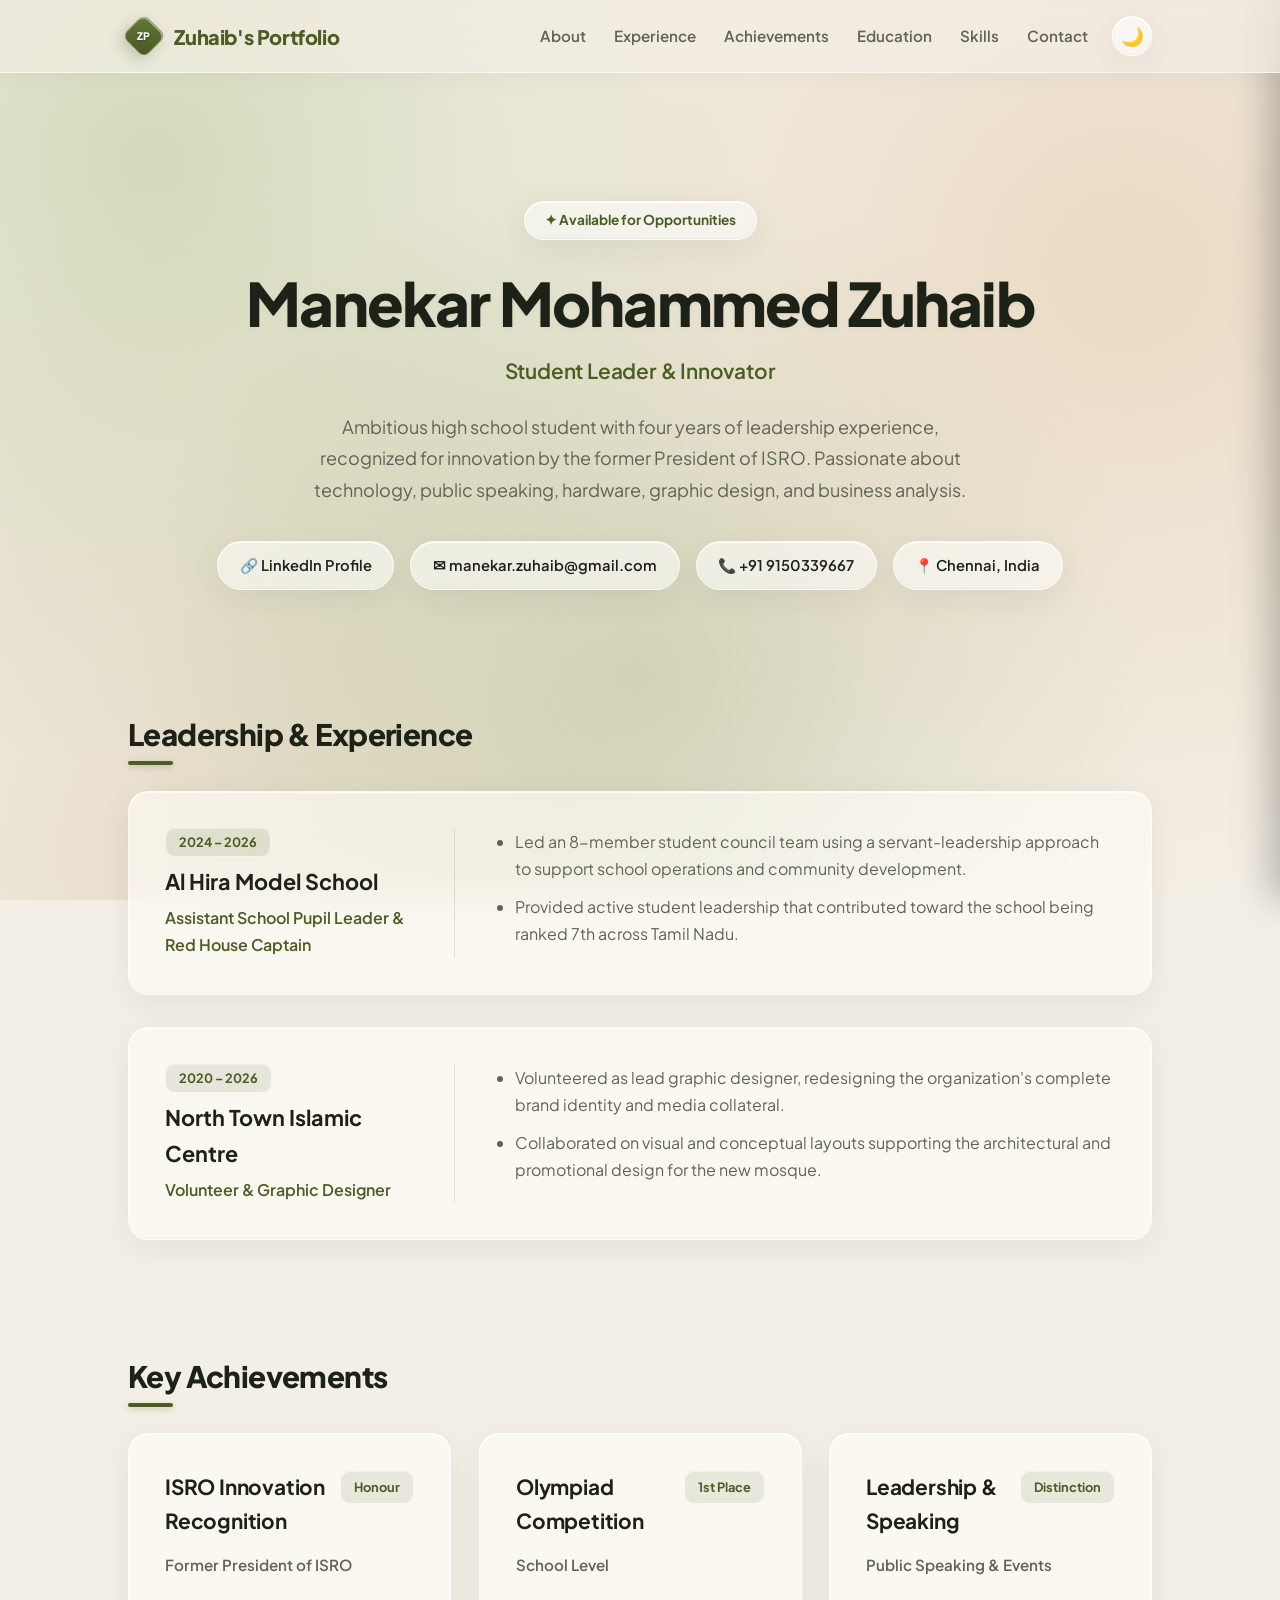
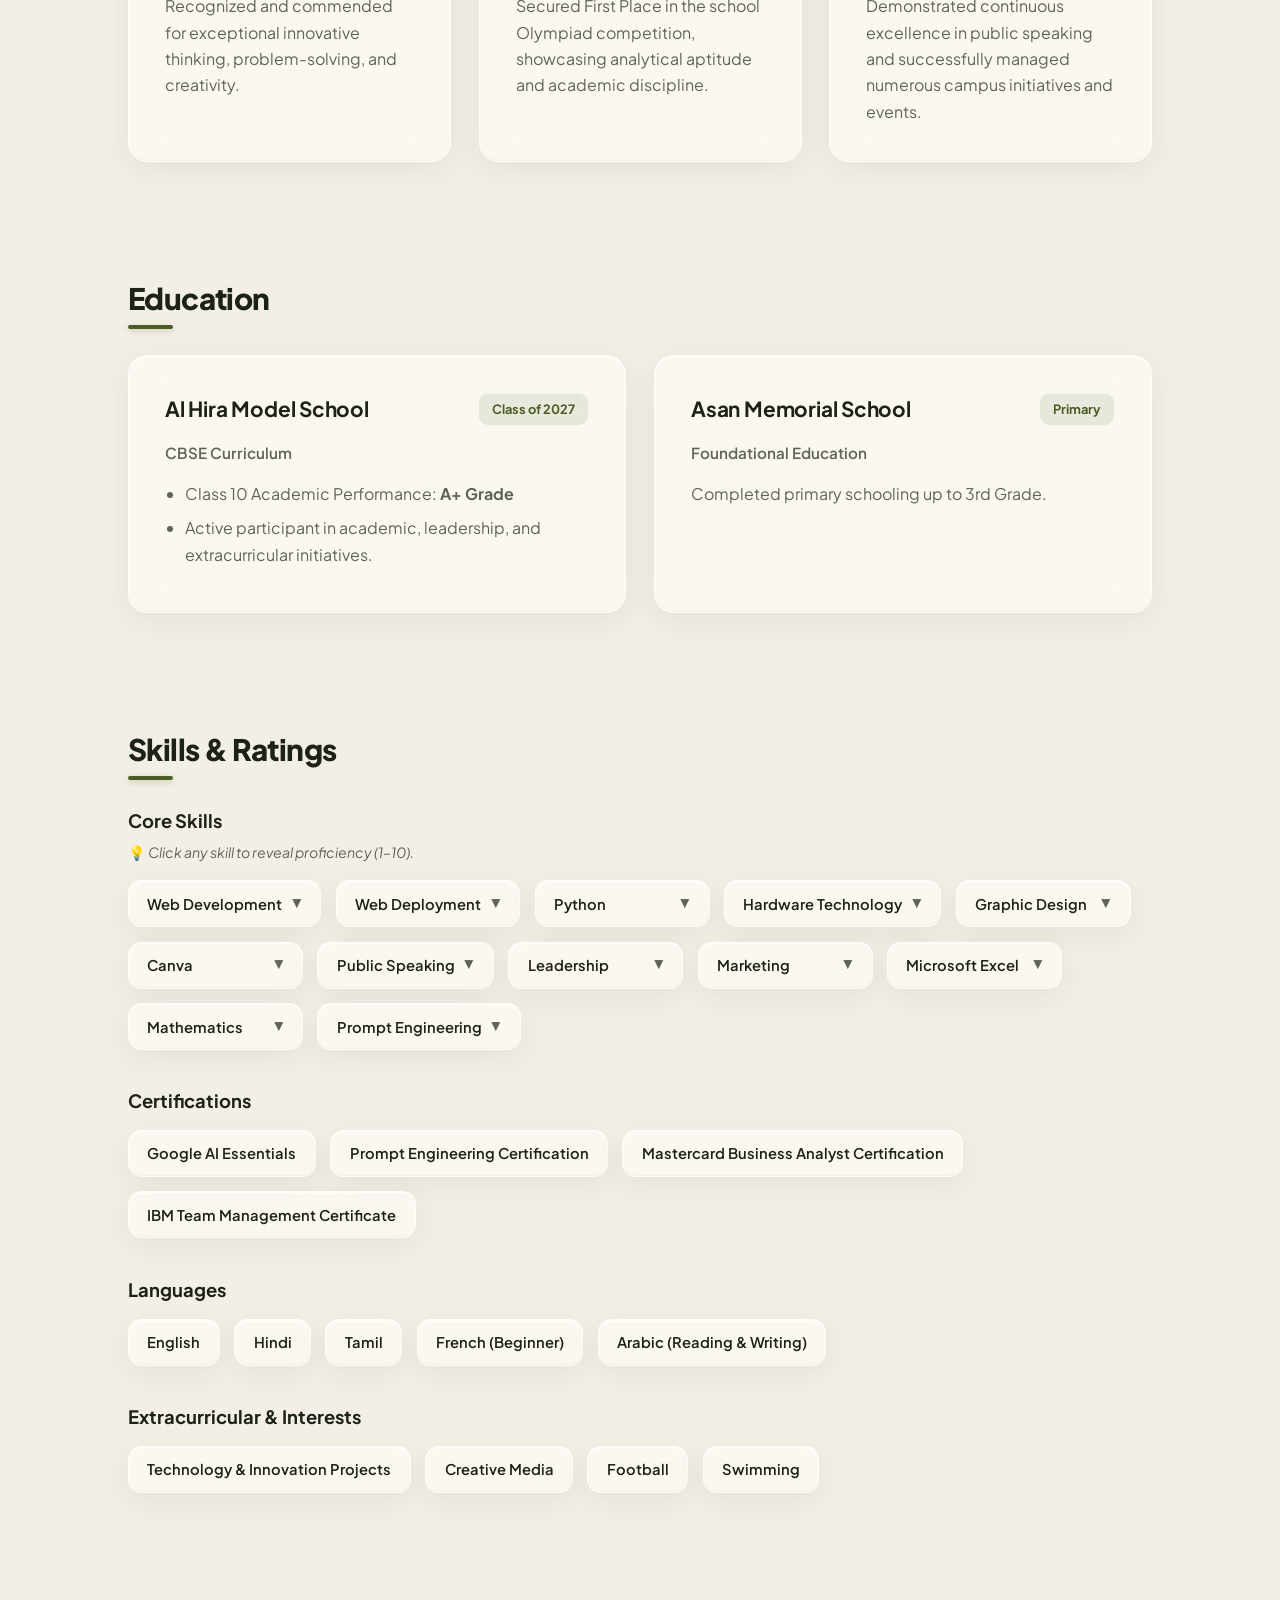
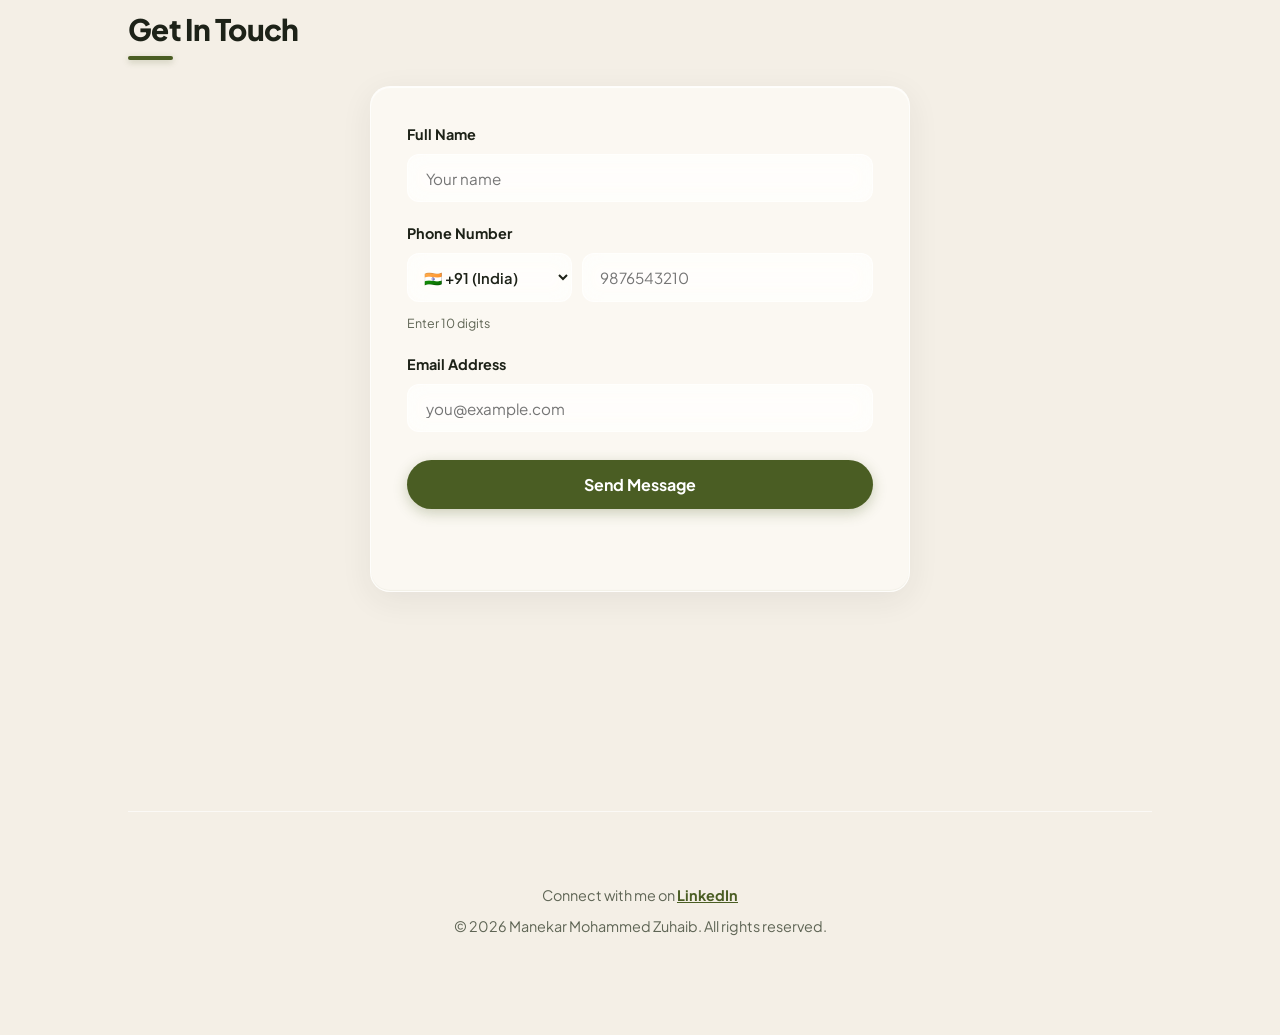
==== index.html @ 8c107b2f "Add resume download button below contact section" ====
<!DOCTYPE html>
<html lang="en" data-theme="light">
<head>
  <!-- Favicon -->
  <link rel="icon" type="image/svg+xml" href="favicon.svg" />
  <meta charset="UTF-8" />
  <meta name="viewport" content="width=device-width, initial-scale=1.0" />
  <title>Zuhaib's Portfolio</title>
  
  <!-- Critical Anti-Flicker Script for Theme Persistence -->
  <script>
    (function() {
      const savedTheme = localStorage.getItem('theme');
      const prefersDark = window.matchMedia('(prefers-color-scheme: dark)').matches;
      if (savedTheme === 'dark' || (!savedTheme && prefersDark)) {
        document.documentElement.setAttribute('data-theme', 'dark');
      } else {
        document.documentElement.setAttribute('data-theme', 'light');
      }
    })();
  </script>

  <!-- SEO Meta Tags -->
  <meta name="title" content="Manekar Mohammed Zuhaib | Portfolio & Student Leader" />
  <meta name="description" content="Official portfolio of Manekar Mohammed Zuhaib — Student Leader, Innovator, and aspiring technologist recognized by the former President of ISRO." />
  <meta name="keywords" content="Manekar Mohammed Zuhaib, Manekar Zuhaib, Zuhaib portfolio, Manekar Mohammed Zuhaib portfolio, Al Hira Model School" />
  <meta name="author" content="Manekar Mohammed Zuhaib" />
  <meta name="robots" content="index, follow" />

  <!-- Open Graph Meta Tags -->
  <meta property="og:type" content="website" />
  <meta property="og:title" content="Manekar Mohammed Zuhaib | Portfolio" />
  <meta property="og:description" content="Official portfolio of Manekar Mohammed Zuhaib — Student Leader and Innovator based in Chennai." />

  <!-- Stylesheet -->
  <link rel="stylesheet" href="style.css" />
</head>
<body>

  <!-- Navigation Bar -->
  <nav>
    <div class="nav-container">
      <a href="#" class="nav-logo">
        <span class="logo-diamond">
          <span class="diamond-text">ZP</span>
        </span>
        <span>Zuhaib's Portfolio</span>
      </a>

      <div class="nav-right">
        <!-- Desktop Nav Links -->
        <ul class="nav-links">
          <li><a href="#about">About</a></li>
          <li><a href="#experience">Experience</a></li>
          <li><a href="#achievements">Achievements</a></li>
          <li><a href="#education">Education</a></li>
          <li><a href="#skills">Skills</a></li>
          <li><a href="#contact">Contact</a></li>
        </ul>

        <!-- Dark / Light Theme Toggle -->
        <button id="themeToggle" class="theme-toggle-btn" aria-label="Toggle dark/light theme" title="Toggle theme">
          <span id="themeIcon">🌙</span>
        </button>

        <!-- Mobile Hamburger Button -->
        <button id="hamburgerBtn" class="hamburger-btn" aria-label="Open menu" aria-expanded="false">
          <span class="hamburger-line"></span>
          <span class="hamburger-line"></span>
          <span class="hamburger-line"></span>
        </button>
      </div>
    </div>
  </nav>

  <!-- Mobile Drawer Overlay -->
  <div id="mobileNavOverlay" class="mobile-nav-overlay"></div>

  <!-- Mobile Slide-Out Glass Drawer -->
  <aside id="mobileNavDrawer" class="mobile-nav-drawer" aria-label="Mobile Navigation">
    <a href="#about" class="mobile-nav-link">About</a>
    <a href="#experience" class="mobile-nav-link">Experience</a>
    <a href="#achievements" class="mobile-nav-link">Achievements</a>
    <a href="#education" class="mobile-nav-link">Education</a>
    <a href="#skills" class="mobile-nav-link">Skills</a>
    <a href="#contact" class="mobile-nav-link">Contact</a>
  </aside>

  <div class="container">
    <!-- Hero Section -->
    <header class="hero fade-in" id="about">
      <div class="hero-badge">✦ Available for Opportunities</div>
      <h1>Manekar Mohammed Zuhaib</h1>
      <p class="subtitle">Student Leader & Innovator</p>
      <p>
        Ambitious high school student with four years of leadership experience,
        recognized for innovation by the former President of ISRO. Passionate about
        technology, public speaking, hardware, graphic design, and business analysis.
      </p>
      <div class="contact-info">
        <a href="https://www.linkedin.com/in/zuhaibmd" target="_blank" rel="noopener noreferrer">
          🔗 LinkedIn Profile
        </a>
        <a href="mailto:manekar.zuhaib@gmail.com">✉ manekar.zuhaib@gmail.com</a>
        <a href="tel:+919150339667">📞 +91 9150339667</a>
        <span>📍 Chennai, India</span>
      </div>
    </header>

    <!-- Experience Section -->
    <section id="experience">
      <div class="section-header fade-in">
        <h2 class="section-title">Leadership & Experience</h2>
      </div>
      <div class="experience-list">
        <div class="experience-card fade-in">
          <div class="experience-grid">
            <div class="experience-col-meta">
              <span class="badge">2024 – 2026</span>
              <h3>Al Hira Model School</h3>
              <p class="role-title">Assistant School Pupil Leader & Red House Captain</p>
            </div>
            <div class="experience-col-content">
              <ul>
                <li>Led an 8-member student council team using a servant-leadership approach to support school operations and community development.</li>
                <li>Provided active student leadership that contributed toward the school being ranked 7th across Tamil Nadu.</li>
              </ul>
            </div>
          </div>
        </div>

        <div class="experience-card fade-in">
          <div class="experience-grid">
            <div class="experience-col-meta">
              <span class="badge">2020 – 2026</span>
              <h3>North Town Islamic Centre</h3>
              <p class="role-title">Volunteer & Graphic Designer</p>
            </div>
            <div class="experience-col-content">
              <ul>
                <li>Volunteered as lead graphic designer, redesigning the organization's complete brand identity and media collateral.</li>
                <li>Collaborated on visual and conceptual layouts supporting the architectural and promotional design for the new mosque.</li>
              </ul>
            </div>
          </div>
        </div>
      </div>
    </section>

    <!-- Achievements Section -->
    <section id="achievements">
      <div class="section-header fade-in">
        <h2 class="section-title">Key Achievements</h2>
      </div>
      <div class="grid">
        <div class="card fade-in">
          <div class="card-header">
            <h3>ISRO Innovation Recognition</h3>
            <span class="badge">Honour</span>
          </div>
          <p class="meta">Former President of ISRO</p>
          <p style="color: var(--text-muted);">
            Recognized and commended for exceptional innovative thinking, problem-solving, and creativity.
          </p>
        </div>

        <div class="card fade-in">
          <div class="card-header">
            <h3>Olympiad Competition</h3>
            <span class="badge">1st Place</span>
          </div>
          <p class="meta">School Level</p>
          <p style="color: var(--text-muted);">
            Secured First Place in the school Olympiad competition, showcasing analytical aptitude and academic discipline.
          </p>
        </div>

        <div class="card fade-in">
          <div class="card-header">
            <h3>Leadership & Speaking</h3>
            <span class="badge">Distinction</span>
          </div>
          <p class="meta">Public Speaking & Events</p>
          <p style="color: var(--text-muted);">
            Demonstrated continuous excellence in public speaking and successfully managed numerous campus initiatives and events.
          </p>
        </div>
      </div>
    </section>

    <!-- Education Section -->
    <section id="education">
      <div class="section-header fade-in">
        <h2 class="section-title">Education</h2>
      </div>
      <div class="grid">
        <div class="card fade-in">
          <div class="card-header">
            <h3>Al Hira Model School</h3>
            <span class="badge">Class of 2027</span>
          </div>
          <p class="meta">CBSE Curriculum</p>
          <ul>
            <li>Class 10 Academic Performance: <strong>A+ Grade</strong></li>
            <li>Active participant in academic, leadership, and extracurricular initiatives.</li>
          </ul>
        </div>

        <div class="card fade-in">
          <div class="card-header">
            <h3>Asan Memorial School</h3>
            <span class="badge">Primary</span>
          </div>
          <p class="meta">Foundational Education</p>
          <p style="color: var(--text-muted);">Completed primary schooling up to 3rd Grade.</p>
        </div>
      </div>
    </section>

    <!-- Skills & Ratings Section -->
    <section id="skills">
      <div class="section-header fade-in">
        <h2 class="section-title">Skills & Ratings</h2>
      </div>
      <div style="display: flex; flex-direction: column; gap: 2.25rem;">
        <div class="fade-in">
          <h3 style="font-size: 1.15rem; margin-bottom: 0.3rem;">Core Skills</h3>
          <p style="font-size: 0.88rem; color: var(--text-muted); margin-bottom: 1rem;">
            💡 <em>Click any skill to reveal proficiency (1–10).</em>
          </p>
          <div class="tags">
            <div class="tag interactive-skill" data-score="4">
              <div class="skill-label">
                <span>Web Development</span>
                <span class="hint-icon">▼</span>
              </div>
              <div class="rating-details">
                <div class="rating-header">
                  <span>Proficiency</span>
                  <span class="score-text">4 / 10</span>
                </div>
                <div class="rating-bar-bg">
                  <div class="rating-bar-fill"></div>
                </div>
              </div>
            </div>

            <div class="tag interactive-skill" data-score="6">
              <div class="skill-label">
                <span>Web Deployment</span>
                <span class="hint-icon">▼</span>
              </div>
              <div class="rating-details">
                <div class="rating-header">
                  <span>Proficiency</span>
                  <span class="score-text">6 / 10</span>
                </div>
                <div class="rating-bar-bg">
                  <div class="rating-bar-fill"></div>
                </div>
              </div>
            </div>

            <div class="tag interactive-skill" data-score="4">
              <div class="skill-label">
                <span>Python</span>
                <span class="hint-icon">▼</span>
              </div>
              <div class="rating-details">
                <div class="rating-header">
                  <span>Proficiency</span>
                  <span class="score-text">4 / 10</span>
                </div>
                <div class="rating-bar-bg">
                  <div class="rating-bar-fill"></div>
                </div>
              </div>
            </div>

            <div class="tag interactive-skill" data-score="8">
              <div class="skill-label">
                <span>Hardware Technology</span>
                <span class="hint-icon">▼</span>
              </div>
              <div class="rating-details">
                <div class="rating-header">
                  <span>Proficiency</span>
                  <span class="score-text">8 / 10</span>
                </div>
                <div class="rating-bar-bg">
                  <div class="rating-bar-fill"></div>
                </div>
              </div>
            </div>

            <div class="tag interactive-skill" data-score="6">
              <div class="skill-label">
                <span>Graphic Design</span>
                <span class="hint-icon">▼</span>
              </div>
              <div class="rating-details">
                <div class="rating-header">
                  <span>Proficiency</span>
                  <span class="score-text">6 / 10</span>
                </div>
                <div class="rating-bar-bg">
                  <div class="rating-bar-fill"></div>
                </div>
              </div>
            </div>

            <div class="tag interactive-skill" data-score="6">
              <div class="skill-label">
                <span>Canva</span>
                <span class="hint-icon">▼</span>
              </div>
              <div class="rating-details">
                <div class="rating-header">
                  <span>Proficiency</span>
                  <span class="score-text">6 / 10</span>
                </div>
                <div class="rating-bar-bg">
                  <div class="rating-bar-fill"></div>
                </div>
              </div>
            </div>

            <div class="tag interactive-skill" data-score="7">
              <div class="skill-label">
                <span>Public Speaking</span>
                <span class="hint-icon">▼</span>
              </div>
              <div class="rating-details">
                <div class="rating-header">
                  <span>Proficiency</span>
                  <span class="score-text">7 / 10</span>
                </div>
                <div class="rating-bar-bg">
                  <div class="rating-bar-fill"></div>
                </div>
              </div>
            </div>

            <div class="tag interactive-skill" data-score="8">
              <div class="skill-label">
                <span>Leadership</span>
                <span class="hint-icon">▼</span>
              </div>
              <div class="rating-details">
                <div class="rating-header">
                  <span>Proficiency</span>
                  <span class="score-text">8 / 10</span>
                </div>
                <div class="rating-bar-bg">
                  <div class="rating-bar-fill"></div>
                </div>
              </div>
            </div>

            <div class="tag interactive-skill" data-score="7">
              <div class="skill-label">
                <span>Marketing</span>
                <span class="hint-icon">▼</span>
              </div>
              <div class="rating-details">
                <div class="rating-header">
                  <span>Proficiency</span>
                  <span class="score-text">7 / 10</span>
                </div>
                <div class="rating-bar-bg">
                  <div class="rating-bar-fill"></div>
                </div>
              </div>
            </div>

            <div class="tag interactive-skill" data-score="5">
              <div class="skill-label">
                <span>Microsoft Excel</span>
                <span class="hint-icon">▼</span>
              </div>
              <div class="rating-details">
                <div class="rating-header">
                  <span>Proficiency</span>
                  <span class="score-text">5 / 10</span>
                </div>
                <div class="rating-bar-bg">
                  <div class="rating-bar-fill"></div>
                </div>
              </div>
            </div>

            <div class="tag interactive-skill" data-score="6">
              <div class="skill-label">
                <span>Mathematics</span>
                <span class="hint-icon">▼</span>
              </div>
              <div class="rating-details">
                <div class="rating-header">
                  <span>Proficiency</span>
                  <span class="score-text">6 / 10</span>
                </div>
                <div class="rating-bar-bg">
                  <div class="rating-bar-fill"></div>
                </div>
              </div>
            </div>

            <div class="tag interactive-skill" data-score="8">
              <div class="skill-label">
                <span>Prompt Engineering</span>
                <span class="hint-icon">▼</span>
              </div>
              <div class="rating-details">
                <div class="rating-header">
                  <span>Proficiency</span>
                  <span class="score-text">8 / 10</span>
                </div>
                <div class="rating-bar-bg">
                  <div class="rating-bar-fill"></div>
                </div>
              </div>
            </div>
          </div>
        </div>

        <div class="fade-in">
          <h3 style="font-size: 1.15rem; margin-bottom: 0.85rem;">Certifications</h3>
          <div class="tags">
            <span class="tag">Google AI Essentials</span>
            <span class="tag">Prompt Engineering Certification</span>
            <span class="tag">Mastercard Business Analyst Certification</span>
            <span class="tag">IBM Team Management Certificate</span>
          </div>
        </div>

        <div class="fade-in">
          <h3 style="font-size: 1.15rem; margin-bottom: 0.85rem;">Languages</h3>
          <div class="tags">
            <span class="tag">English</span>
            <span class="tag">Hindi</span>
            <span class="tag">Tamil</span>
            <span class="tag">French (Beginner)</span>
            <span class="tag">Arabic (Reading &amp; Writing)</span>
          </div>
        </div>

        <div class="fade-in">
          <h3 style="font-size: 1.15rem; margin-bottom: 0.85rem;">Extracurricular & Interests</h3>
          <div class="tags">
            <span class="tag">Technology & Innovation Projects</span>
            <span class="tag">Creative Media</span>
            <span class="tag">Football</span>
            <span class="tag">Swimming</span>
          </div>
        </div>
      </div>
    </section>

   <!-- Contact Me Section -->
    <section id="contact">
      <div class="section-header fade-in">
        <h2 class="section-title">Get In Touch</h2>
      </div>
      <div class="contact-container fade-in">
        <div class="card contact-card">
          <form id="contactForm" class="contact-form">
            <div class="form-group">
              <label for="name">Full Name</label>
              <input type="text" id="name" name="name" placeholder="Your name" required />
            </div>

            <div class="form-group">
              <label for="phone">Phone Number</label>
              <div class="phone-input-group">
                <select id="countryCode" name="countryCode" class="country-select" aria-label="Country Code">
                  <option value="+91" data-max="10" selected>🇮🇳 +91 (India)</option>
                  <option value="+1" data-max="10">🇺🇸 +1 (US/Canada)</option>
                  <option value="+44" data-max="10">🇬🇧 +44 (UK)</option>
                  <option value="+971" data-max="9">🇦🇪 +971 (UAE)</option>
                  <option value="+966" data-max="9">🇸🇦 +966 (Saudi Arabia)</option>
                  <option value="+65" data-max="8">🇸🇬 +65 (Singapore)</option>
                  <option value="+61" data-max="9">🇦🇺 +61 (Australia)</option>
                  <option value="+49" data-max="11">🇩🇪 +49 (Germany)</option>
                  <option value="+33" data-max="9">🇫🇷 +33 (France)</option>
                  <option value="+81" data-max="10">🇯🇵 +81 (Japan)</option>
                </select>
                <input 
                  type="tel" 
                  id="phone" 
                  name="phone" 
                  placeholder="9876543210" 
                  maxlength="10" 
                  inputmode="numeric"
                  required 
                />
              </div>
              <span id="phoneHint" class="input-hint">Enter 10 digits</span>
            </div>

            <div class="form-group">
              <label for="email">Email Address</label>
              <input type="email" id="email" name="email" placeholder="you@example.com" required />
            </div>

            <button type="submit" id="submitBtn" class="submit-btn">Send Message</button>
            <p id="formStatus" class="form-status"></p>
          </form>
        </div>
      </div>
    </section>
    <!-- Resume Download Section -->
    <div class="resume-download-wrapper fade-in">
      <a 
        href="zuhaib_resume.pdf" 
        download="zuhaib_resume.pdf" 
        class="btn resume-btn"
      >
        <span class="btn-icon">📄</span>
        <span>Download My Resume</span>
      </a>
    </div>

    <!-- Footer -->
    <footer>
      <p style="margin-bottom: 0.5rem;">
        Connect with me on 
        <a href="https://www.linkedin.com/in/zuhaibmd" target="_blank" rel="noopener noreferrer" style="color: var(--primary); font-weight: 700; text-decoration: underline;">
          LinkedIn
        </a>
      </p>
      <p>&copy; 2026 Manekar Mohammed Zuhaib. All rights reserved.</p>
    </footer>
  </div>

 <!-- Optimized JavaScript Execution -->
  <script>
    document.addEventListener('DOMContentLoaded', () => {
      // 1. Theme Toggle Logic
      const themeToggle = document.getElementById('themeToggle');
      const themeIcon = document.getElementById('themeIcon');
      const htmlEl = document.documentElement;

      function updateThemeIcon(theme) {
        themeIcon.textContent = theme === 'dark' ? '☀️' : '🌙';
      }

      updateThemeIcon(htmlEl.getAttribute('data-theme'));

      themeToggle.addEventListener('click', () => {
        const currentTheme = htmlEl.getAttribute('data-theme');
        const nextTheme = currentTheme === 'dark' ? 'light' : 'dark';
        htmlEl.setAttribute('data-theme', nextTheme);
        localStorage.setItem('theme', nextTheme);
        updateThemeIcon(nextTheme);
      });

      // 2. Mobile Hamburger Menu & Slide Drawer Logic
      const hamburgerBtn = document.getElementById('hamburgerBtn');
      const mobileNavDrawer = document.getElementById('mobileNavDrawer');
      const mobileNavOverlay = document.getElementById('mobileNavOverlay');
      const mobileNavLinks = document.querySelectorAll('.mobile-nav-link');

      function toggleMobileMenu(isOpen) {
        hamburgerBtn.classList.toggle('is-active', isOpen);
        mobileNavDrawer.classList.toggle('is-active', isOpen);
        mobileNavOverlay.classList.toggle('is-active', isOpen);
        hamburgerBtn.setAttribute('aria-expanded', isOpen);
        document.body.style.overflow = isOpen ? 'hidden' : '';
      }

      hamburgerBtn.addEventListener('click', () => {
        const isOpening = !mobileNavDrawer.classList.contains('is-active');
        toggleMobileMenu(isOpening);
      });

      mobileNavOverlay.addEventListener('click', () => toggleMobileMenu(false));

      mobileNavLinks.forEach(link => {
        link.addEventListener('click', () => toggleMobileMenu(false));
      });

      window.addEventListener('keydown', (e) => {
        if (e.key === 'Escape' && mobileNavDrawer.classList.contains('is-active')) {
          toggleMobileMenu(false);
        }
      });

      // 3. Scroll Reveal via Intersection Observer
      const revealObserver = new IntersectionObserver((entries, observer) => {
        entries.forEach(entry => {
          if (entry.isIntersecting) {
            entry.target.classList.add('is-visible');
            observer.unobserve(entry.target);
          }
        });
      }, { threshold: 0.12 });

      document.querySelectorAll('.fade-in').forEach(el => revealObserver.observe(el));

      // 4. Interactive Skill Tag & Progress Bar Animation
      document.querySelectorAll('.interactive-skill').forEach(card => {
        card.addEventListener('click', () => {
          const isActive = card.classList.contains('active');
          const fillBar = card.querySelector('.rating-bar-fill');
          const score = card.getAttribute('data-score');
          const percentage = (score / 10) * 100;

          if (isActive) {
            card.classList.remove('active');
            fillBar.style.width = '0%';
          } else {
            card.classList.add('active');
            requestAnimationFrame(() => {
              setTimeout(() => {
                fillBar.style.width = percentage + '%';
              }, 60);
            });
          }
        });
      });

      // 5. Cloud Contact Form Handler with Country Code Limiting
      const contactForm = document.getElementById('contactForm');
      const countryCodeSelect = document.getElementById('countryCode');
      const phoneInput = document.getElementById('phone');
      const phoneHint = document.getElementById('phoneHint');
      const submitBtn = document.getElementById('submitBtn');
      const formStatus = document.getElementById('formStatus');

      // Adjust max length dynamically when country changes
      function updatePhoneConstraint() {
        const selectedOption = countryCodeSelect.options[countryCodeSelect.selectedIndex];
        const maxLen = selectedOption.getAttribute('data-max') || '10';
        phoneInput.maxLength = maxLen;
        phoneHint.textContent = `Enter ${maxLen} digits`;
        if (phoneInput.value.length > parseInt(maxLen)) {
          phoneInput.value = phoneInput.value.slice(0, parseInt(maxLen));
        }
      }

      if (countryCodeSelect && phoneInput) {
        countryCodeSelect.addEventListener('change', updatePhoneConstraint);

        // Disallow non-numeric typing
        phoneInput.addEventListener('input', () => {
          phoneInput.value = phoneInput.value.replace(/\D/g, '');
        });
      }

      if (contactForm) {
        contactForm.addEventListener('submit', async (e) => {
          e.preventDefault();

          const name = document.getElementById('name').value.trim();
          const rawPhone = phoneInput.value.trim();
          const selectedCode = countryCodeSelect.value;
          const email = document.getElementById('email').value.trim();
          const requiredLen = parseInt(phoneInput.maxLength);

          // Front-end length validation
          if (rawPhone.length !== requiredLen) {
            formStatus.style.color = '#e53e3e';
            formStatus.textContent = `Please enter exactly ${requiredLen} digits for ${selectedCode}.`;
            return;
          }

          // Combined phone format (e.g. +91 9876543210)
          const fullPhone = `${selectedCode} ${rawPhone}`;

          submitBtn.disabled = true;
          submitBtn.textContent = 'Sending...';
          formStatus.textContent = '';

          try {
            const response = await fetch('https://portfolio-backend-zuhaib.onrender.com/api/contact', {
              method: 'POST',
              headers: { 'Content-Type': 'application/json' },
              body: JSON.stringify({ name, phone: fullPhone, email })
            });

            const result = await response.json();

            if (response.ok) {
              formStatus.style.color = 'var(--primary)';
              formStatus.textContent = result.message || 'Thank you! Your message has been sent.';
              contactForm.reset();
              updatePhoneConstraint();
            } else {
              formStatus.style.color = '#e53e3e';
              formStatus.textContent = result.message || 'Error sending message.';
            }
          } catch (err) {
            formStatus.style.color = '#e53e3e';
            formStatus.textContent = 'Could not connect to the backend server.';
          } finally {
            submitBtn.disabled = false;
            submitBtn.textContent = 'Send Message';
          }
        });
      }
    });
  </script>
  
</body>
</html>
---- style.css ----
@import url('https://fonts.googleapis.com/css2?family=Plus+Jakarta+Sans:wght@400;500;600;700;800&display=swap');

:root {
  /* Warm Beige & Olive Light Theme */
  --bg: #f4efe6;
  --primary: #4a5d23;
  --primary-hover: #374619;
  --primary-light: rgba(74, 93, 35, 0.12);
  --primary-glow: rgba(74, 93, 35, 0.28);
  
  --text: #1d2218;
  --text-muted: #5f6555;
  
  /* Glass Surface Tokens */
  --glass-surface: rgba(255, 253, 248, 0.62);
  --glass-surface-hover: rgba(255, 253, 248, 0.82);
  --glass-button: rgba(255, 255, 255, 0.55);
  --glass-button-hover: rgba(255, 255, 255, 0.85);
  
  /* Glass Borders */
  --glass-border: rgba(255, 255, 255, 0.65);
  --glass-border-subtle: rgba(74, 93, 35, 0.14);
  --glass-border-hover: rgba(74, 93, 35, 0.35);

  /* Glass Depth Shadows */
  --glass-shadow: 
    0 8px 32px 0 rgba(40, 44, 36, 0.07),
    inset 0 1px 1px 0 rgba(255, 255, 255, 0.85),
    inset 0 -1px 1px 0 rgba(74, 93, 35, 0.05);

  --glass-shadow-hover: 
    0 16px 40px 0 rgba(74, 93, 35, 0.14),
    inset 0 1px 2px 0 rgba(255, 255, 255, 0.95);

  --nav-bg: rgba(244, 239, 230, 0.65);
  --active-chip-bg: rgba(255, 255, 255, 0.88);
  --track-bg: rgba(40, 44, 36, 0.08);

  --radius: 20px;
  --transition-smooth: all 0.35s cubic-bezier(0.16, 1, 0.3, 1);
}

/* Deep Forest Glass Dark Theme */
[data-theme="dark"] {
  --bg: #11140e;
  --primary: #9fc160;
  --primary-hover: #b4d872;
  --primary-light: rgba(159, 193, 96, 0.16);
  --primary-glow: rgba(159, 193, 96, 0.35);
  
  --text: #f0f3eb;
  --text-muted: #a3ab97;
  
  --glass-surface: rgba(24, 30, 20, 0.68);
  --glass-surface-hover: rgba(32, 40, 26, 0.85);
  --glass-button: rgba(30, 38, 25, 0.65);
  --glass-button-hover: rgba(42, 52, 35, 0.9);
  
  --glass-border: rgba(255, 255, 255, 0.12);
  --glass-border-subtle: rgba(159, 193, 96, 0.2);
  --glass-border-hover: rgba(159, 193, 96, 0.45);

  --glass-shadow: 
    0 8px 32px 0 rgba(0, 0, 0, 0.38),
    inset 0 1px 1px 0 rgba(255, 255, 255, 0.15),
    inset 0 -1px 1px 0 rgba(0, 0, 0, 0.4);

  --glass-shadow-hover: 
    0 16px 40px 0 rgba(0, 0, 0, 0.55),
    inset 0 1px 2px 0 rgba(255, 255, 255, 0.25);

  --nav-bg: rgba(17, 20, 14, 0.72);
  --active-chip-bg: rgba(32, 40, 26, 0.95);
  --track-bg: rgba(255, 255, 255, 0.1);
}

* {
  box-sizing: border-box;
  margin: 0;
  padding: 0;
  font-family: 'Plus Jakarta Sans', -apple-system, BlinkMacSystemFont, sans-serif;
}

html {
  scroll-behavior: smooth;
}

body {
  background-color: var(--bg);
  background-image: 
    radial-gradient(circle at 12% 18%, rgba(155, 180, 110, 0.35) 0%, transparent 45%),
    radial-gradient(circle at 88% 30%, rgba(220, 195, 155, 0.45) 0%, transparent 50%),
    radial-gradient(circle at 50% 75%, rgba(130, 155, 88, 0.28) 0%, transparent 55%),
    radial-gradient(circle at 20% 95%, rgba(205, 185, 145, 0.35) 0%, transparent 50%);
  background-attachment: fixed;
  color: var(--text);
  line-height: 1.65;
  overflow-x: hidden;
  position: relative;
  transition: background-color 0.4s ease, color 0.4s ease;
}

[data-theme="dark"] body {
  background-image: 
    radial-gradient(circle at 12% 18%, rgba(74, 93, 35, 0.35) 0%, transparent 45%),
    radial-gradient(circle at 88% 30%, rgba(45, 55, 30, 0.4) 0%, transparent 50%),
    radial-gradient(circle at 50% 75%, rgba(65, 82, 36, 0.3) 0%, transparent 55%),
    radial-gradient(circle at 20% 95%, rgba(30, 38, 20, 0.45) 0%, transparent 50%);
}

/* Glassmorphic Navbar */
nav {
  position: sticky;
  top: 0;
  background: var(--nav-bg);
  backdrop-filter: blur(20px);
  -webkit-backdrop-filter: blur(20px);
  border-bottom: 1px solid var(--glass-border);
  box-shadow: 0 4px 24px rgba(0, 0, 0, 0.04);
  z-index: 100;
  transition: var(--transition-smooth);
}

.nav-container {
  max-width: 1080px;
  margin: 0 auto;
  display: flex;
  justify-content: space-between;
  align-items: center;
  padding: 1rem 1.75rem;
}

.nav-logo {
  font-weight: 800;
  font-size: 1.25rem;
  color: var(--primary);
  text-decoration: none;
  letter-spacing: -0.02em;
  display: inline-flex;
  align-items: center;
  gap: 0.9rem;
  transition: transform 0.25s ease;
}

.nav-logo:hover {
  transform: translateY(-1px);
}

.logo-diamond {
  width: 32px;
  height: 32px;
  background: linear-gradient(135deg, rgba(92, 116, 46, 0.95), rgba(62, 79, 27, 0.95));
  border-radius: 8px;
  transform: rotate(45deg);
  display: inline-flex;
  align-items: center;
  justify-content: center;
  border: 1px solid rgba(255, 255, 255, 0.4);
  box-shadow: 
    0 6px 14px rgba(74, 93, 35, 0.25),
    inset 0 1px 1px rgba(255, 255, 255, 0.6);
  transition: transform 0.4s cubic-bezier(0.16, 1, 0.3, 1), box-shadow 0.35s ease;
  flex-shrink: 0;
}

[data-theme="dark"] .logo-diamond {
  background: linear-gradient(135deg, rgba(159, 193, 96, 0.95), rgba(92, 116, 46, 0.95));
}

.diamond-text {
  transform: rotate(-45deg);
  color: #ffffff;
  font-family: 'Plus Jakarta Sans', sans-serif;
  font-size: 0.65rem;
  font-weight: 800;
  letter-spacing: 0.04em;
  line-height: 1;
  text-shadow: 0 1px 2px rgba(0, 0, 0, 0.35);
  user-select: none;
}

.nav-logo:hover .logo-diamond {
  transform: rotate(225deg);
  box-shadow: 0 8px 20px rgba(74, 93, 35, 0.35);
}

.nav-logo:hover .diamond-text {
  transform: rotate(-225deg);
}

.nav-right {
  display: flex;
  align-items: center;
  gap: 1.5rem;
}

.nav-links {
  display: flex;
  list-style: none;
  gap: 1.75rem;
}

.nav-links a {
  text-decoration: none;
  color: var(--text-muted);
  font-weight: 600;
  font-size: 0.95rem;
  position: relative;
  transition: color 0.25s ease;
  padding: 0.25rem 0;
}

.nav-links a::after {
  content: '';
  position: absolute;
  bottom: 0;
  left: 0;
  width: 0;
  height: 2px;
  background: var(--primary);
  border-radius: 2px;
  transition: width 0.3s cubic-bezier(0.16, 1, 0.3, 1);
}

.nav-links a:hover {
  color: var(--primary);
}

.nav-links a:hover::after {
  width: 100%;
}

/* Theme Toggle Button */
.theme-toggle-btn {
  background: var(--glass-button);
  border: 1px solid var(--glass-border);
  color: var(--text);
  width: 40px;
  height: 40px;
  border-radius: 50%;
  display: inline-flex;
  align-items: center;
  justify-content: center;
  cursor: pointer;
  font-size: 1.15rem;
  backdrop-filter: blur(12px);
  -webkit-backdrop-filter: blur(12px);
  box-shadow: var(--glass-shadow);
  transition: var(--transition-smooth);
}

.theme-toggle-btn:hover {
  background: var(--glass-button-hover);
  border-color: var(--primary);
  transform: translateY(-2px);
  box-shadow: var(--glass-shadow-hover);
}

/* Hamburger Menu Button */
.hamburger-btn {
  display: none;
  flex-direction: column;
  justify-content: center;
  align-items: center;
  gap: 5px;
  width: 40px;
  height: 40px;
  border-radius: 10px;
  background: var(--glass-button);
  border: 1px solid var(--glass-border);
  cursor: pointer;
  padding: 0;
  z-index: 105;
  transition: var(--transition-smooth);
}

.hamburger-line {
  width: 20px;
  height: 2px;
  background-color: var(--text);
  border-radius: 2px;
  transition: transform 0.3s cubic-bezier(0.16, 1, 0.3, 1), opacity 0.2s ease;
}

/* Hamburger Active / Cross Transform */
.hamburger-btn.is-active .hamburger-line:nth-child(1) {
  transform: translateY(7px) rotate(45deg);
}
.hamburger-btn.is-active .hamburger-line:nth-child(2) {
  opacity: 0;
}
.hamburger-btn.is-active .hamburger-line:nth-child(3) {
  transform: translateY(-7px) rotate(-45deg);
}

/* Mobile Nav Drawer Backdrop Overlay */
.mobile-nav-overlay {
  position: fixed;
  top: 0;
  left: 0;
  width: 100vw;
  height: 100vh;
  background: rgba(0, 0, 0, 0.45);
  backdrop-filter: blur(4px);
  -webkit-backdrop-filter: blur(4px);
  z-index: 98;
  opacity: 0;
  pointer-events: none;
  transition: opacity 0.3s ease;
}

.mobile-nav-overlay.is-active {
  opacity: 1;
  pointer-events: auto;
}

/* Mobile Slide-Out Glass Drawer */
.mobile-nav-drawer {
  position: fixed;
  top: 0;
  right: 0;
  width: min(320px, 80vw);
  height: 100vh;
  background: var(--nav-bg);
  backdrop-filter: blur(28px);
  -webkit-backdrop-filter: blur(28px);
  border-left: 1px solid var(--glass-border);
  box-shadow: -10px 0 35px rgba(0, 0, 0, 0.25);
  z-index: 99;
  padding: 5.5rem 2rem 2rem;
  display: flex;
  flex-direction: column;
  gap: 1.75rem;
  transform: translate3d(100%, 0, 0);
  transition: transform 0.4s cubic-bezier(0.16, 1, 0.3, 1);
  will-change: transform;
}

.mobile-nav-drawer.is-active {
  transform: translate3d(0, 0, 0);
}

.mobile-nav-drawer a {
  text-decoration: none;
  color: var(--text);
  font-size: 1.15rem;
  font-weight: 700;
  padding: 0.6rem 0;
  border-bottom: 1px solid var(--glass-border);
  transition: color 0.2s ease, padding-left 0.2s ease;
}

.mobile-nav-drawer a:hover {
  color: var(--primary);
  padding-left: 6px;
}

/* Main Container */
.container {
  max-width: 1080px;
  margin: 0 auto;
  padding: 2.5rem 1.75rem;
}

/* Hero Section */
.hero {
  padding: 5.5rem 0 4rem;
  text-align: center;
  display: flex;
  flex-direction: column;
  align-items: center;
}

.hero-badge {
  display: inline-flex;
  align-items: center;
  gap: 0.5rem;
  background: var(--glass-button);
  backdrop-filter: blur(12px);
  -webkit-backdrop-filter: blur(12px);
  color: var(--primary);
  font-weight: 700;
  font-size: 0.85rem;
  padding: 0.45rem 1.25rem;
  border-radius: 9999px;
  margin-bottom: 1.75rem;
  border: 1px solid var(--glass-border);
  box-shadow: var(--glass-shadow);
}

.hero h1 {
  font-size: clamp(2.5rem, 5vw, 3.75rem);
  font-weight: 800;
  letter-spacing: -0.03em;
  line-height: 1.15;
  margin-bottom: 1rem;
  color: var(--text);
  text-shadow: 0 2px 4px rgba(0, 0, 0, 0.04);
}

.hero .subtitle {
  font-size: 1.3rem;
  color: var(--primary);
  font-weight: 600;
  margin-bottom: 1.35rem;
  letter-spacing: -0.01em;
}

.hero p {
  max-width: 680px;
  color: var(--text-muted);
  font-size: 1.125rem;
  margin-bottom: 2.25rem;
  line-height: 1.75;
}

/* Glassmorphic Contact Buttons */
.contact-info {
  display: flex;
  justify-content: center;
  flex-wrap: wrap;
  gap: 1rem;
}

.contact-info a,
.contact-info span {
  display: inline-flex;
  align-items: center;
  gap: 0.55rem;
  color: var(--text);
  text-decoration: none;
  background: var(--glass-button);
  backdrop-filter: blur(14px);
  -webkit-backdrop-filter: blur(14px);
  padding: 0.7rem 1.35rem;
  border-radius: 9999px;
  border: 1px solid var(--glass-border);
  font-size: 0.92rem;
  font-weight: 600;
  box-shadow: var(--glass-shadow);
  transition: var(--transition-smooth);
}

.contact-info a:hover {
  background: var(--glass-button-hover);
  border-color: var(--glass-border-hover);
  color: var(--primary);
  transform: translateY(-3px);
  box-shadow: var(--glass-shadow-hover);
}

/* Section Titles */
section {
  padding: 3.5rem 0;
}

.section-header {
  margin-bottom: 2rem;
}

.section-title {
  font-size: 1.85rem;
  font-weight: 800;
  letter-spacing: -0.02em;
  position: relative;
  display: inline-block;
}

.section-title::after {
  content: '';
  position: absolute;
  left: 0;
  bottom: -6px;
  width: 45px;
  height: 4px;
  background: var(--primary);
  border-radius: 4px;
  box-shadow: 0 2px 6px var(--primary-glow);
}

/* Glassmorphic Grid & Cards */
.grid {
  display: grid;
  grid-template-columns: repeat(auto-fit, minmax(310px, 1fr));
  gap: 1.75rem;
}

.card {
  background: var(--glass-surface);
  backdrop-filter: blur(16px);
  -webkit-backdrop-filter: blur(16px);
  border: 1px solid var(--glass-border);
  border-radius: var(--radius);
  padding: 2.25rem;
  box-shadow: var(--glass-shadow);
  transition: var(--transition-smooth);
  position: relative;
  overflow: hidden;
}

.card:hover {
  background: var(--glass-surface-hover);
  border-color: var(--glass-border-hover);
  transform: translateY(-5px);
  box-shadow: var(--glass-shadow-hover);
}

.card-header {
  display: flex;
  justify-content: space-between;
  align-items: flex-start;
  margin-bottom: 0.85rem;
  gap: 0.75rem;
}

.card h3 {
  font-size: 1.3rem;
  font-weight: 700;
  color: var(--text);
  letter-spacing: -0.01em;
}

.badge {
  background: var(--primary-light);
  backdrop-filter: blur(8px);
  -webkit-backdrop-filter: blur(8px);
  color: var(--primary);
  padding: 0.35rem 0.8rem;
  border-radius: 10px;
  font-size: 0.8rem;
  font-weight: 700;
  white-space: nowrap;
  border: 1px solid var(--glass-border);
  box-shadow: inset 0 1px 1px rgba(255, 255, 255, 0.4);
}

.card .meta {
  font-size: 0.95rem;
  color: var(--text-muted);
  margin-bottom: 1rem;
  font-weight: 600;
}

.card ul {
  padding-left: 1.25rem;
  color: var(--text-muted);
}

.card li {
  margin-bottom: 0.5rem;
}

/* Experience Glass Cards */
.experience-list {
  display: flex;
  flex-direction: column;
  gap: 2rem;
}

.experience-card {
  background: var(--glass-surface);
  backdrop-filter: blur(16px);
  -webkit-backdrop-filter: blur(16px);
  border: 1px solid var(--glass-border);
  border-radius: var(--radius);
  padding: 2.25rem;
  box-shadow: var(--glass-shadow);
  transition: var(--transition-smooth);
}

.experience-card:hover {
  background: var(--glass-surface-hover);
  border-color: var(--glass-border-hover);
  transform: translateY(-4px);
  box-shadow: var(--glass-shadow-hover);
}

.experience-grid {
  display: grid;
  grid-template-columns: 290px 1fr;
  gap: 2.5rem;
  align-items: start;
}

.experience-col-meta {
  border-right: 1px solid var(--glass-border-subtle);
  padding-right: 2rem;
}

.experience-col-meta h3 {
  font-size: 1.35rem;
  font-weight: 700;
  margin-top: 0.6rem;
}

.experience-col-meta .role-title {
  color: var(--primary);
  font-weight: 600;
  font-size: 1rem;
  margin-top: 0.35rem;
}

.experience-col-content ul {
  padding-left: 1.25rem;
  color: var(--text-muted);
}

.experience-col-content li {
  margin-bottom: 0.65rem;
  line-height: 1.7;
}

/* Tags & Interactive Skill Chips */
.tags {
  display: flex;
  flex-wrap: wrap;
  gap: 0.9rem;
}

.tag {
  background: var(--glass-surface);
  backdrop-filter: blur(12px);
  -webkit-backdrop-filter: blur(12px);
  border: 1px solid var(--glass-border);
  padding: 0.65rem 1.15rem;
  border-radius: 14px;
  font-size: 0.92rem;
  font-weight: 600;
  color: var(--text);
  box-shadow: var(--glass-shadow);
  transition: var(--transition-smooth);
}

.interactive-skill {
  cursor: pointer;
  user-select: none;
  min-width: 175px;
}

.interactive-skill:hover {
  background: var(--glass-surface-hover);
  border-color: var(--glass-border-hover);
  transform: translateY(-2px);
  box-shadow: var(--glass-shadow-hover);
}

.interactive-skill:active {
  transform: translateY(0) scale(0.98);
}

.interactive-skill .skill-label {
  display: flex;
  align-items: center;
  justify-content: space-between;
  width: 100%;
  gap: 0.6rem;
}

.interactive-skill .hint-icon {
  font-size: 0.75rem;
  color: var(--text-muted);
  transition: transform 0.3s cubic-bezier(0.34, 1.56, 0.64, 1);
}

.interactive-skill.active {
  background: var(--active-chip-bg);
  border-color: var(--primary);
  box-shadow: 
    0 12px 28px rgba(74, 93, 35, 0.18),
    inset 0 1px 2px rgba(255, 255, 255, 0.4);
}

.interactive-skill.active .hint-icon {
  transform: rotate(180deg);
  color: var(--primary);
}

.rating-details {
  max-height: 0;
  opacity: 0;
  overflow: hidden;
  transition: all 0.4s cubic-bezier(0.16, 1, 0.3, 1);
}

.interactive-skill.active .rating-details {
  max-height: 65px;
  opacity: 1;
  margin-top: 0.85rem;
}

.rating-header {
  display: flex;
  justify-content: space-between;
  font-size: 0.8rem;
  margin-bottom: 0.4rem;
  font-weight: 700;
  color: var(--primary);
}

/* Inset Rating Track */
.rating-bar-bg {
  width: 100%;
  height: 8px;
  background: var(--track-bg);
  border-radius: 9999px;
  overflow: hidden;
  box-shadow: inset 0 1px 3px rgba(0, 0, 0, 0.15);
}

.rating-bar-fill {
  height: 100%;
  width: 0%;
  background: linear-gradient(90deg, #74903c, var(--primary));
  border-radius: 9999px;
  box-shadow: 0 1px 6px var(--primary-glow);
  transition: width 0.7s cubic-bezier(0.16, 1, 0.3, 1);
}

/* Scroll Fade Animations */
.fade-in {
  opacity: 0;
  transform: translateY(28px);
  transition: opacity 0.75s cubic-bezier(0.16, 1, 0.3, 1), transform 0.75s cubic-bezier(0.16, 1, 0.3, 1);
  will-change: opacity, transform;
}

.fade-in.is-visible {
  opacity: 1;
  transform: translateY(0);
}

/* Footer */
footer {
  text-align: center;
  padding: 4.5rem 0 3.5rem;
  border-top: 1px solid var(--glass-border);
  color: var(--text-muted);
  font-size: 0.9rem;
}

/* Responsive Breakpoints */
@media (max-width: 820px) {
  .nav-links {
    display: none;
  }
  .hamburger-btn {
    display: flex;
  }
}

@media (max-width: 768px) {
  .experience-grid {
    grid-template-columns: 1fr;
    gap: 1.25rem;
  }
  .experience-col-meta {
    border-right: none;
    border-bottom: 1px solid var(--glass-border-subtle);
    padding-right: 0;
    padding-bottom: 1.25rem;
  }
}

@media (max-width: 640px) {
  .hero { padding: 4rem 0 2.5rem; }
  .interactive-skill { width: 100%; }
}
/* Contact Section */
.contact-container {
  display: flex;
  justify-content: center;
  margin-top: 1.5rem;
}

.contact-card {
  width: 100%;
  max-width: 540px;
}

.contact-form {
  display: flex;
  flex-direction: column;
  gap: 1.25rem;
}

.form-group {
  display: flex;
  flex-direction: column;
  gap: 0.45rem;
  text-align: left;
}

.form-group label {
  font-size: 0.9rem;
  font-weight: 700;
  color: var(--text);
}

.form-group input {
  width: 100%;
  background: var(--glass-button);
  color: var(--text);
  border: 1px solid var(--glass-border);
  border-radius: 12px;
  padding: 0.85rem 1.1rem;
  font-size: 0.95rem;
  outline: none;
  backdrop-filter: blur(10px);
  -webkit-backdrop-filter: blur(10px);
  transition: var(--transition-smooth);
}

.form-group input:focus {
  border-color: var(--primary);
  box-shadow: 0 0 0 3px var(--primary-glow);
}

.submit-btn {
  background: var(--primary);
  color: #ffffff;
  border: none;
  border-radius: 9999px;
  padding: 0.85rem 1.75rem;
  font-size: 1rem;
  font-weight: 700;
  cursor: pointer;
  box-shadow: 0 4px 14px var(--primary-glow);
  transition: var(--transition-smooth);
  margin-top: 0.5rem;
}

.submit-btn:hover {
  background: var(--primary-hover);
  transform: translateY(-2px);
}

.submit-btn:disabled {
  opacity: 0.65;
  cursor: not-allowed;
  transform: none;
}

.form-status {
  font-size: 0.9rem;
  font-weight: 600;
  text-align: center;
  min-height: 1.4rem;
  margin-top: 0.25rem;
}
/* Phone Input Group & Country Select */
.phone-input-group {
  display: flex;
  gap: 0.6rem;
  width: 100%;
}

.country-select {
  background: var(--glass-button);
  color: var(--text);
  border: 1px solid var(--glass-border);
  border-radius: 12px;
  padding: 0.85rem 0.75rem;
  font-size: 0.92rem;
  font-weight: 600;
  outline: none;
  backdrop-filter: blur(10px);
  -webkit-backdrop-filter: blur(10px);
  cursor: pointer;
  transition: var(--transition-smooth);
  max-width: 165px;
}

.country-select:focus {
  border-color: var(--primary);
  box-shadow: 0 0 0 3px var(--primary-glow);
}

.country-select option {
  background-color: var(--bg);
  color: var(--text);
}

.phone-input-group input {
  flex: 1;
}

.input-hint {
  font-size: 0.78rem;
  color: var(--text-muted);
  margin-top: 0.2rem;
}
/* Resume Download Action */
.resume-download-wrapper {
  display: flex;
  justify-content: center;
  align-items: center;
  padding: 2rem 1.5rem 4rem;
}

.resume-btn {
  display: inline-flex;
  align-items: center;
  gap: 0.75rem;
  background: var(--glass-button);
  color: var(--text);
  border: 1px solid var(--primary);
  border-radius: 14px;
  padding: 1rem 2rem;
  font-size: 1.05rem;
  font-weight: 700;
  text-decoration: none;
  backdrop-filter: blur(10px);
  -webkit-backdrop-filter: blur(10px);
  box-shadow: 0 8px 24px rgba(0, 0, 0, 0.15);
  transition: 
    transform 0.3s var(--ease-spring),
    box-shadow 0.3s var(--ease-smooth),
    background-color 0.3s ease;
}

.resume-btn:hover {
  transform: translateY(-4px) scale(1.02);
  background: var(--primary);
  color: #0d120a;
  box-shadow: 0 12px 30px var(--primary-glow);
}

.resume-btn:active {
  transform: scale(0.97);
}

.resume-btn .btn-icon {
  font-size: 1.25rem;
  transition: transform 0.3s var(--ease-spring);
}

.resume-btn:hover .btn-icon {
  transform: translateY(-2px) rotate(-6deg);
}
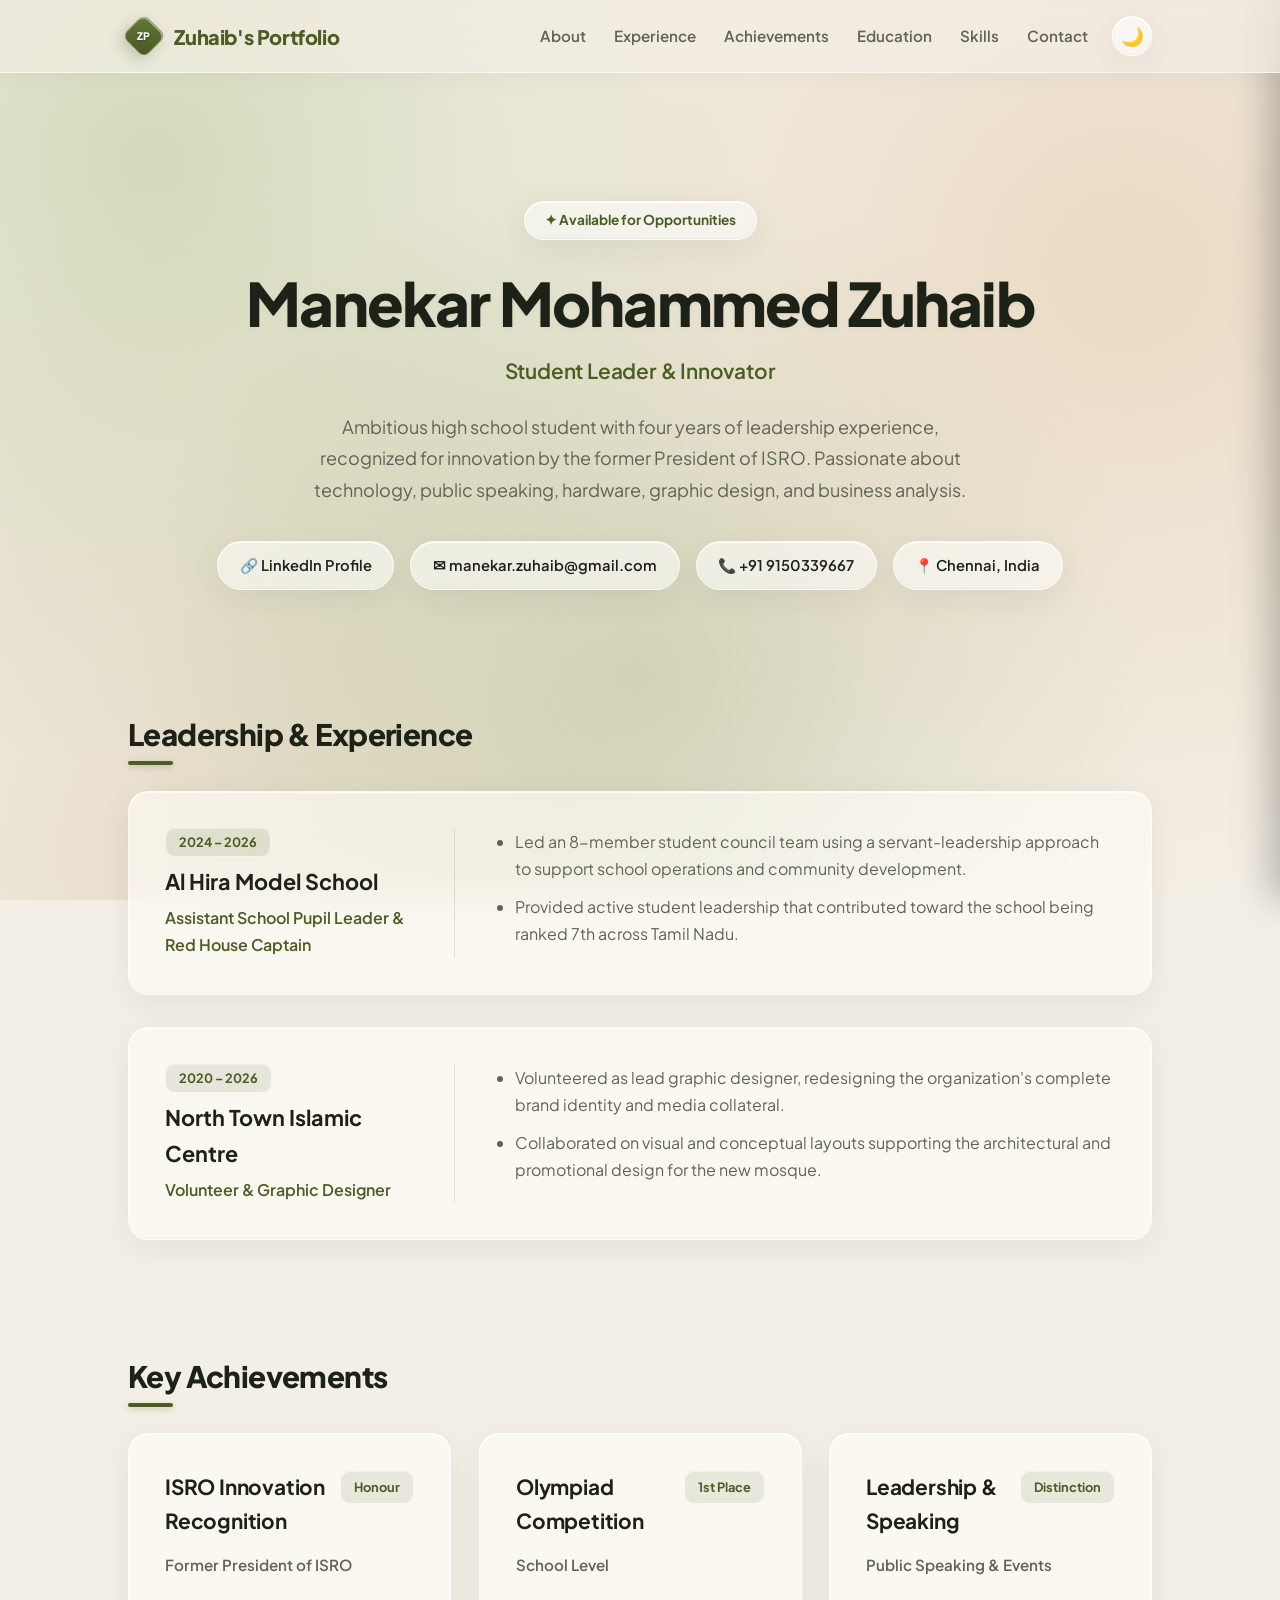
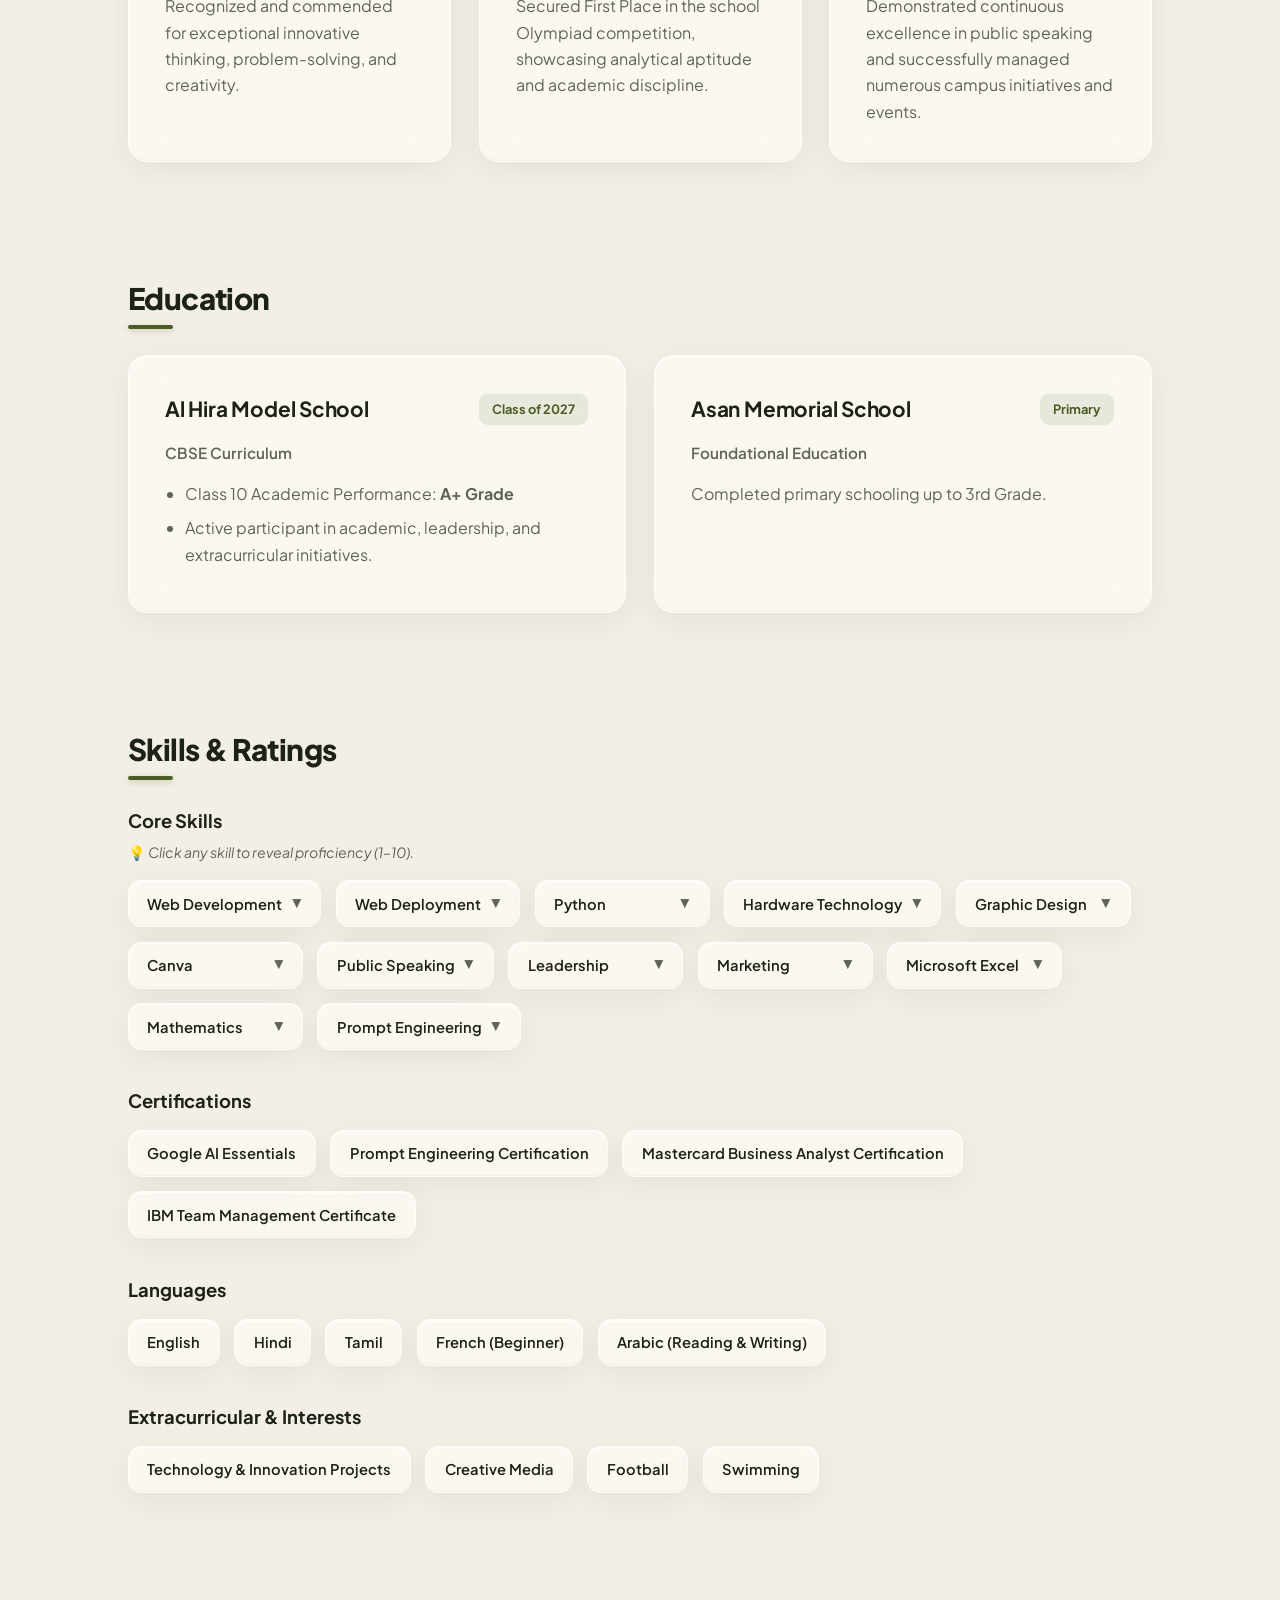
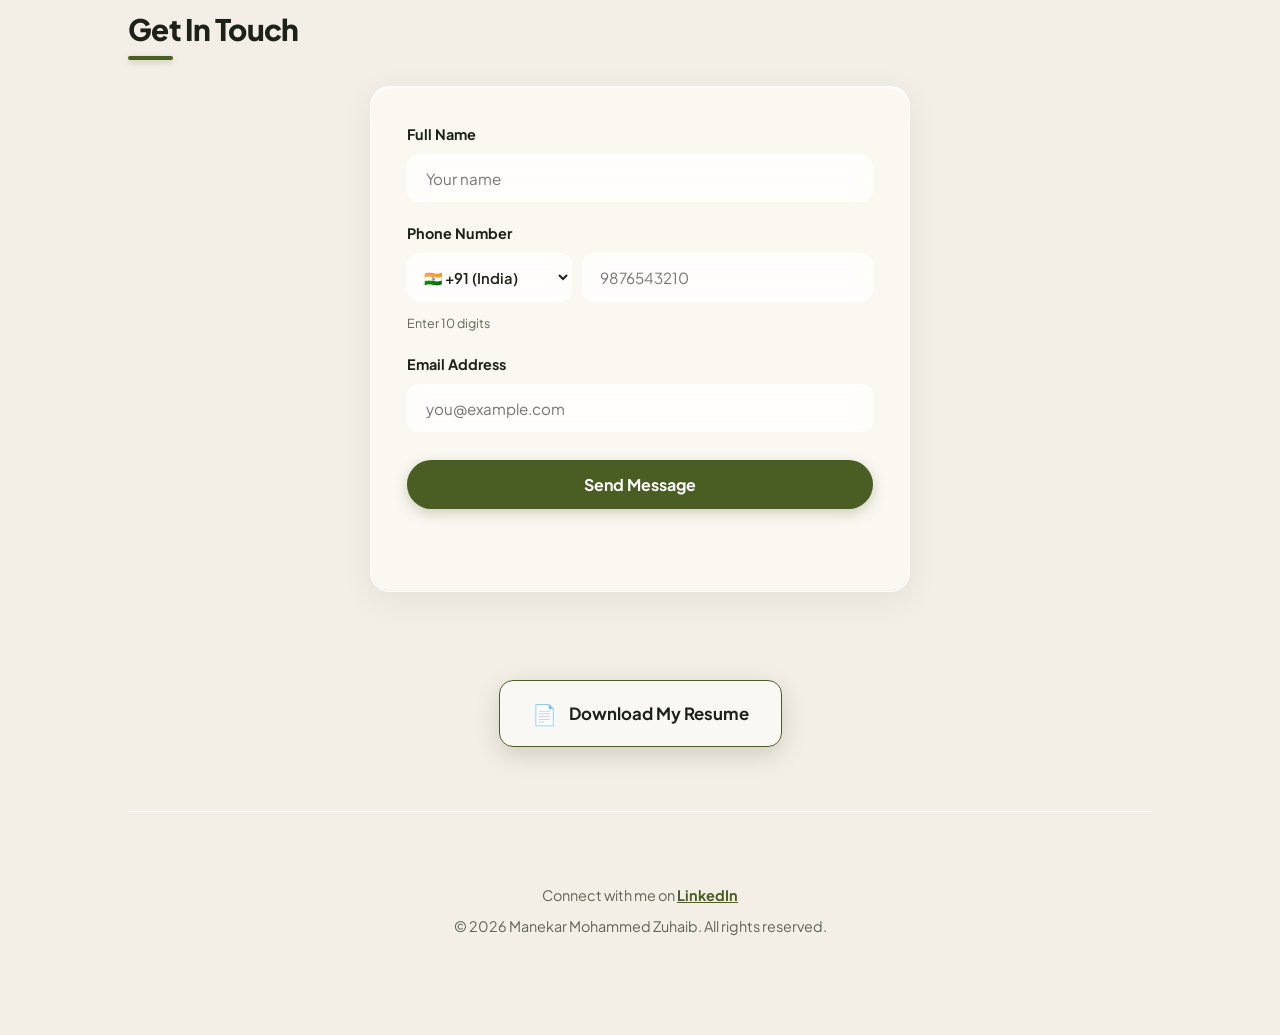
==== commit 4b65b8ee: "Fix resume filename case sensitivity" ====
--- a/index.html
+++ b/index.html
@@ -511,13 +511,13 @@
     <!-- Resume Download Section -->
     <div class="resume-download-wrapper fade-in">
       <a 
-        href="zuhaib_resume.pdf" 
-        download="zuhaib_resume.pdf" 
-        class="btn resume-btn"
-      >
-        <span class="btn-icon">📄</span>
-        <span>Download My Resume</span>
-      </a>
+  href="/zuhaib_resume.pdf" 
+  download="zuhaib_resume.pdf" 
+  class="btn resume-btn"
+>
+  <span class="btn-icon">📄</span>
+  <span>Download My Resume</span>
+</a>
     </div>
 
     <!-- Footer -->
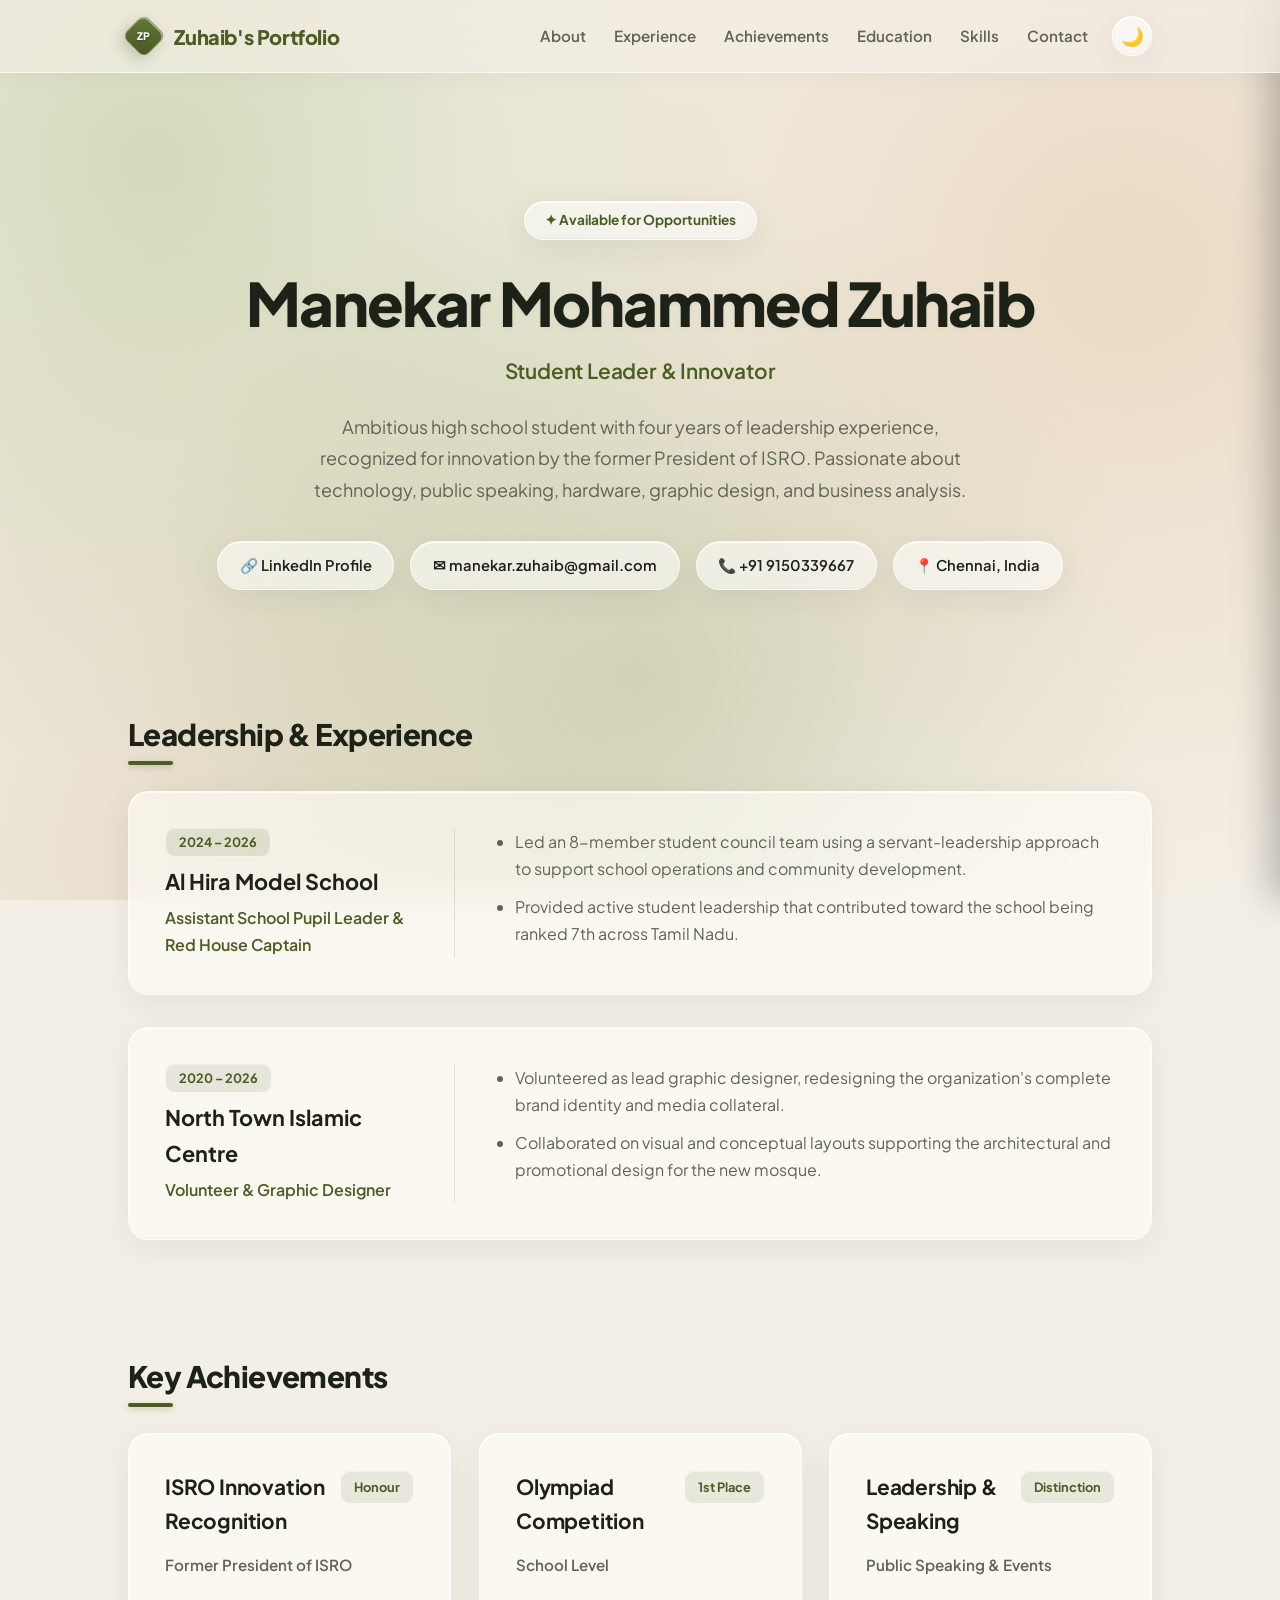
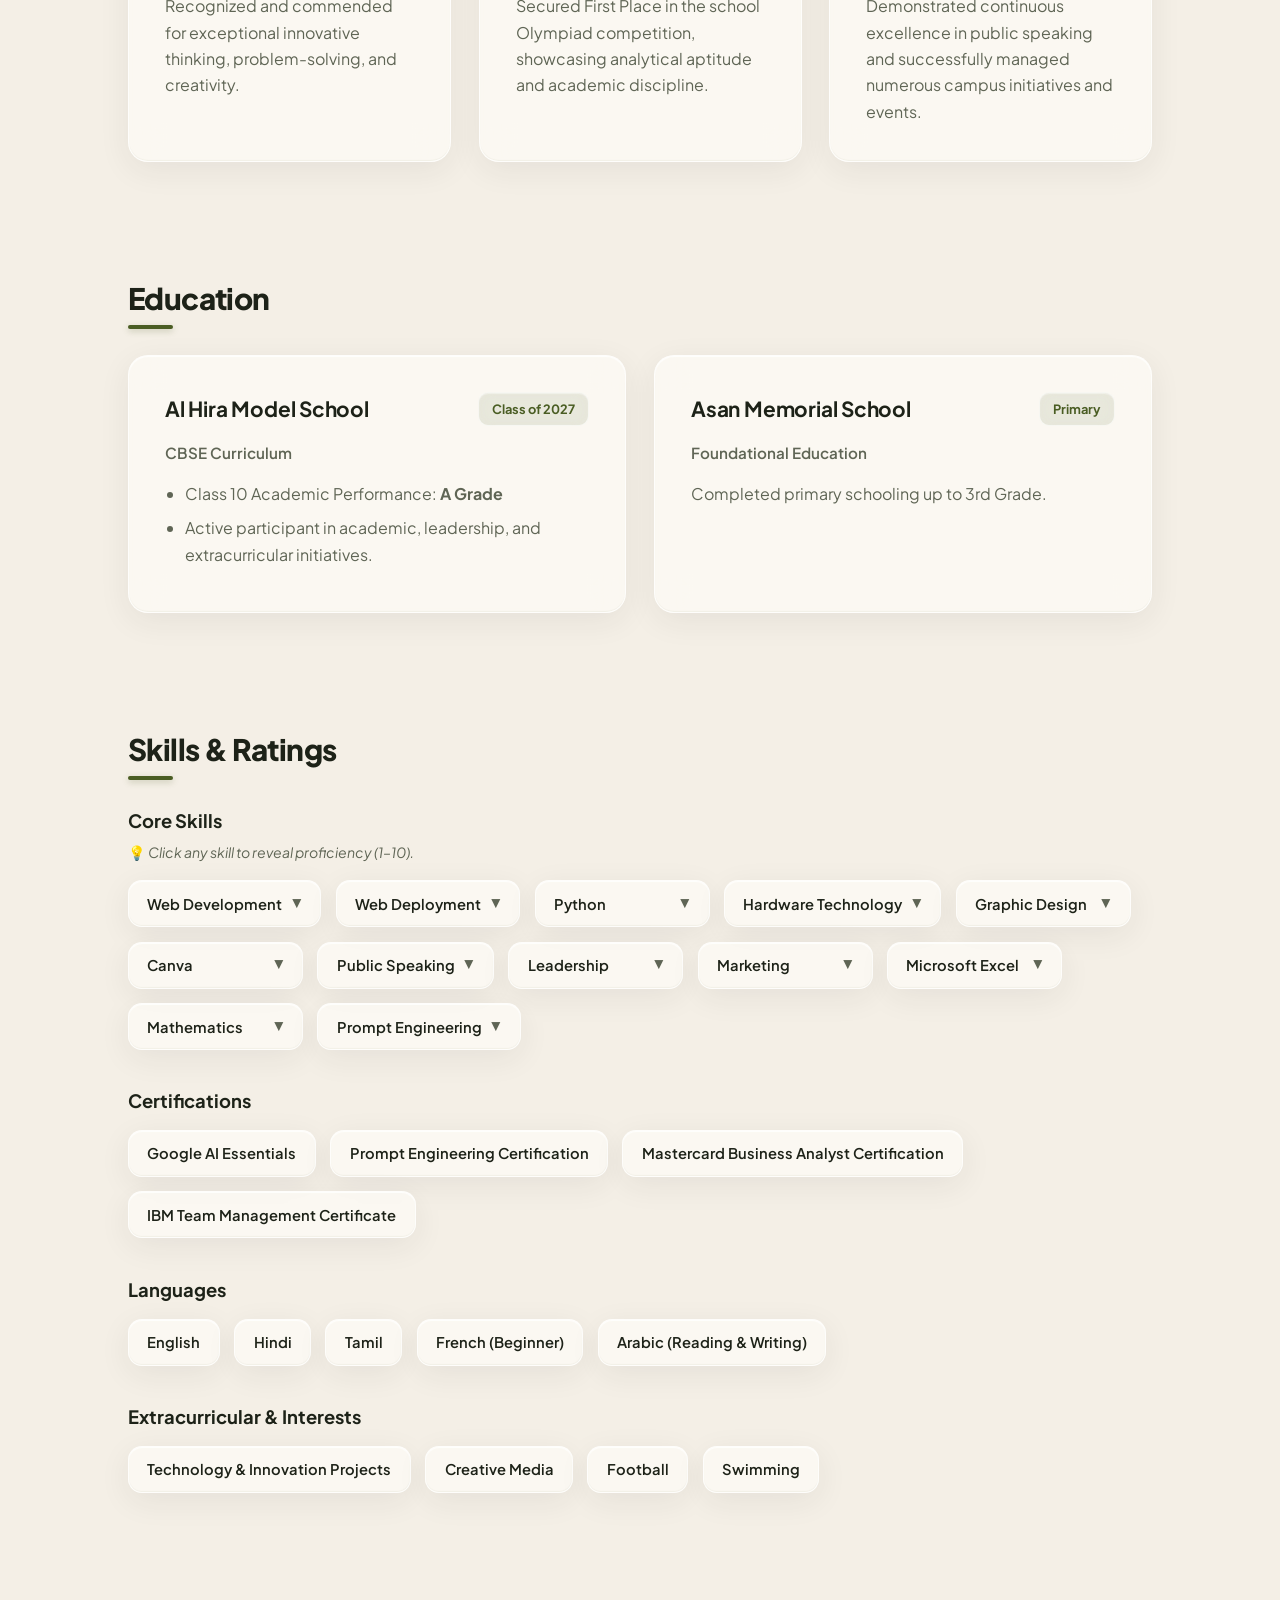
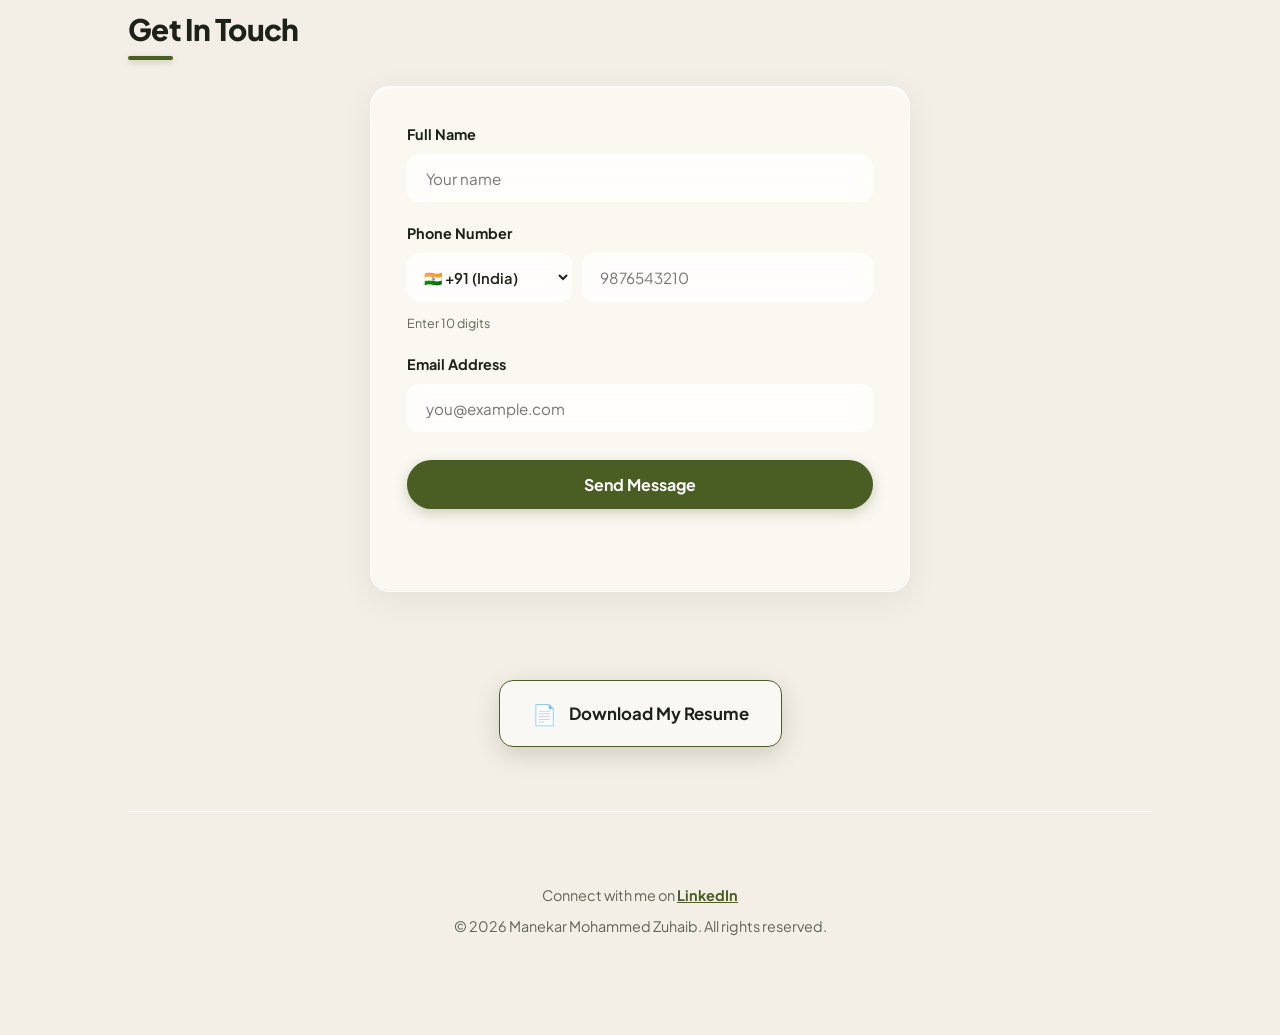
==== commit 6930fc51: "Add resume download button below contact section" ====
--- a/index.html
+++ b/index.html
@@ -201,7 +201,7 @@
           </div>
           <p class="meta">CBSE Curriculum</p>
           <ul>
-            <li>Class 10 Academic Performance: <strong>A+ Grade</strong></li>
+            <li>Class 10 Academic Performance: <strong>A Grade</strong></li>
             <li>Active participant in academic, leadership, and extracurricular initiatives.</li>
           </ul>
         </div>
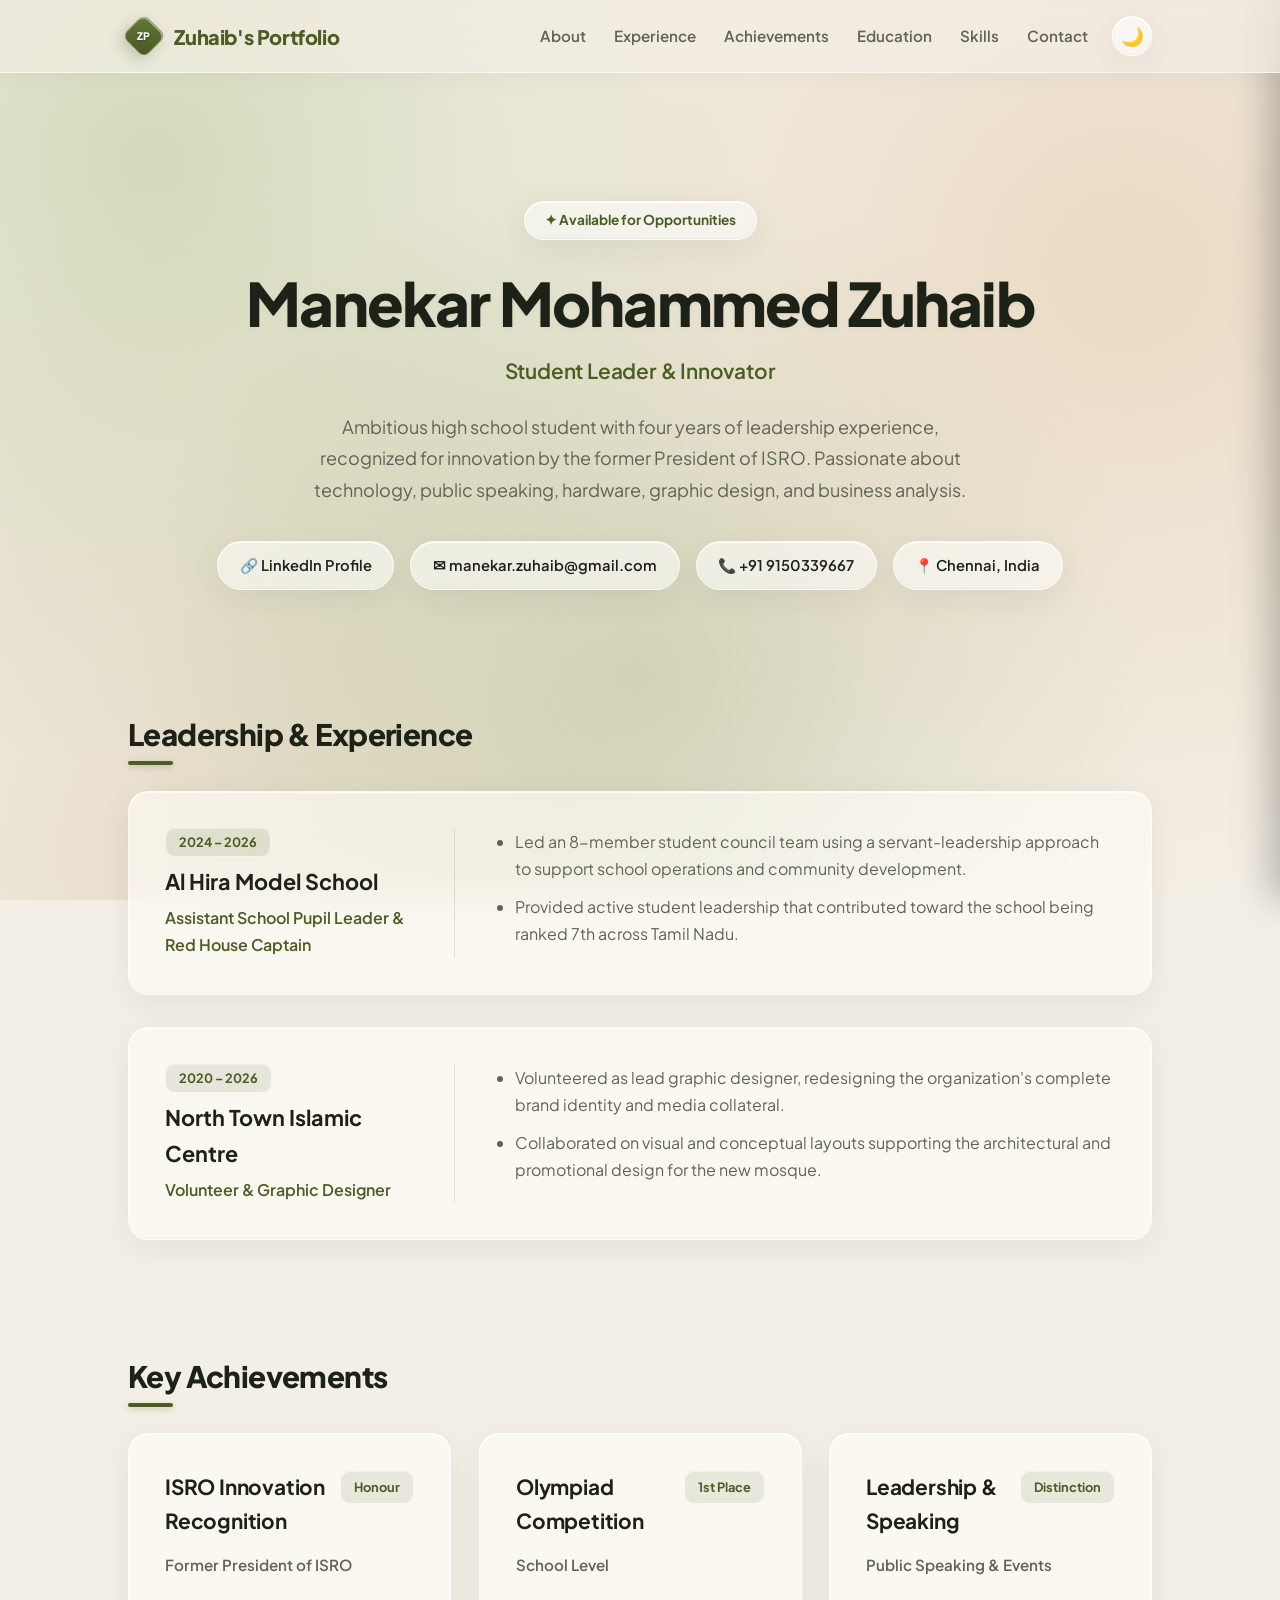
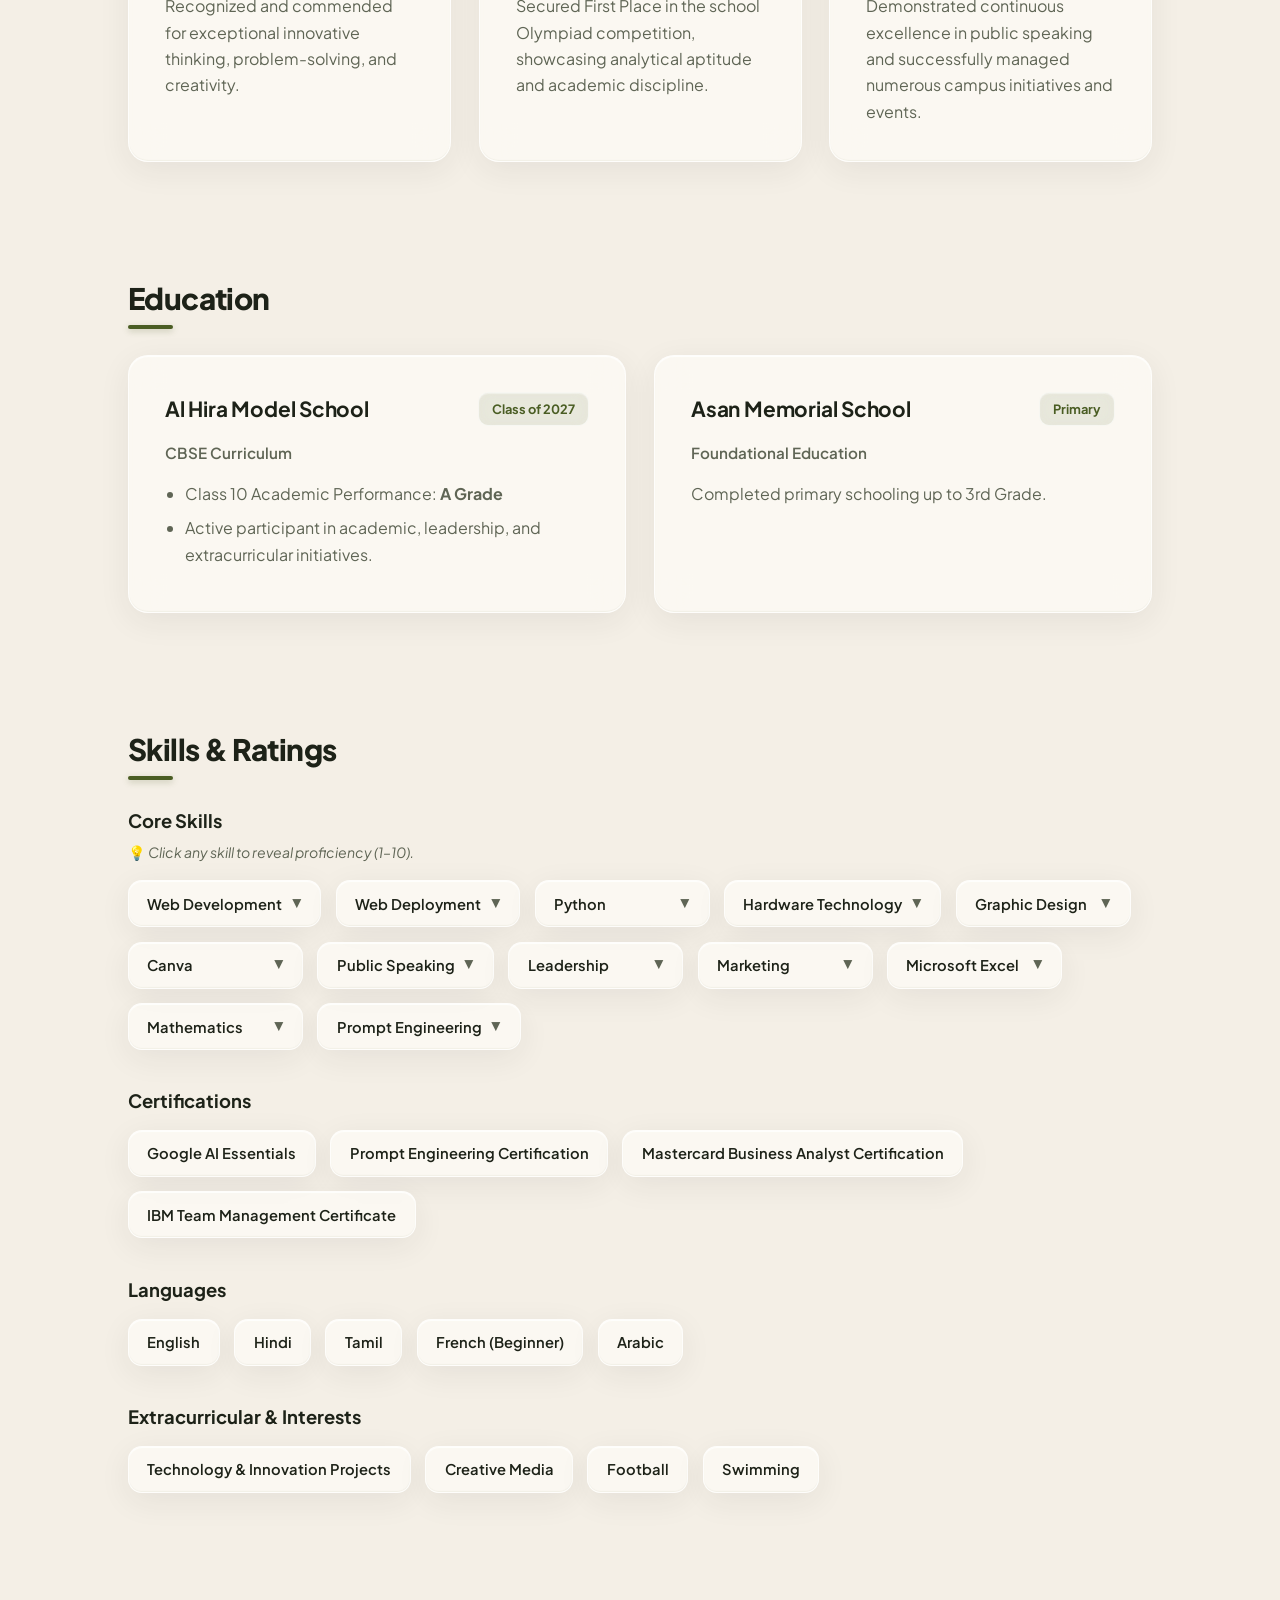
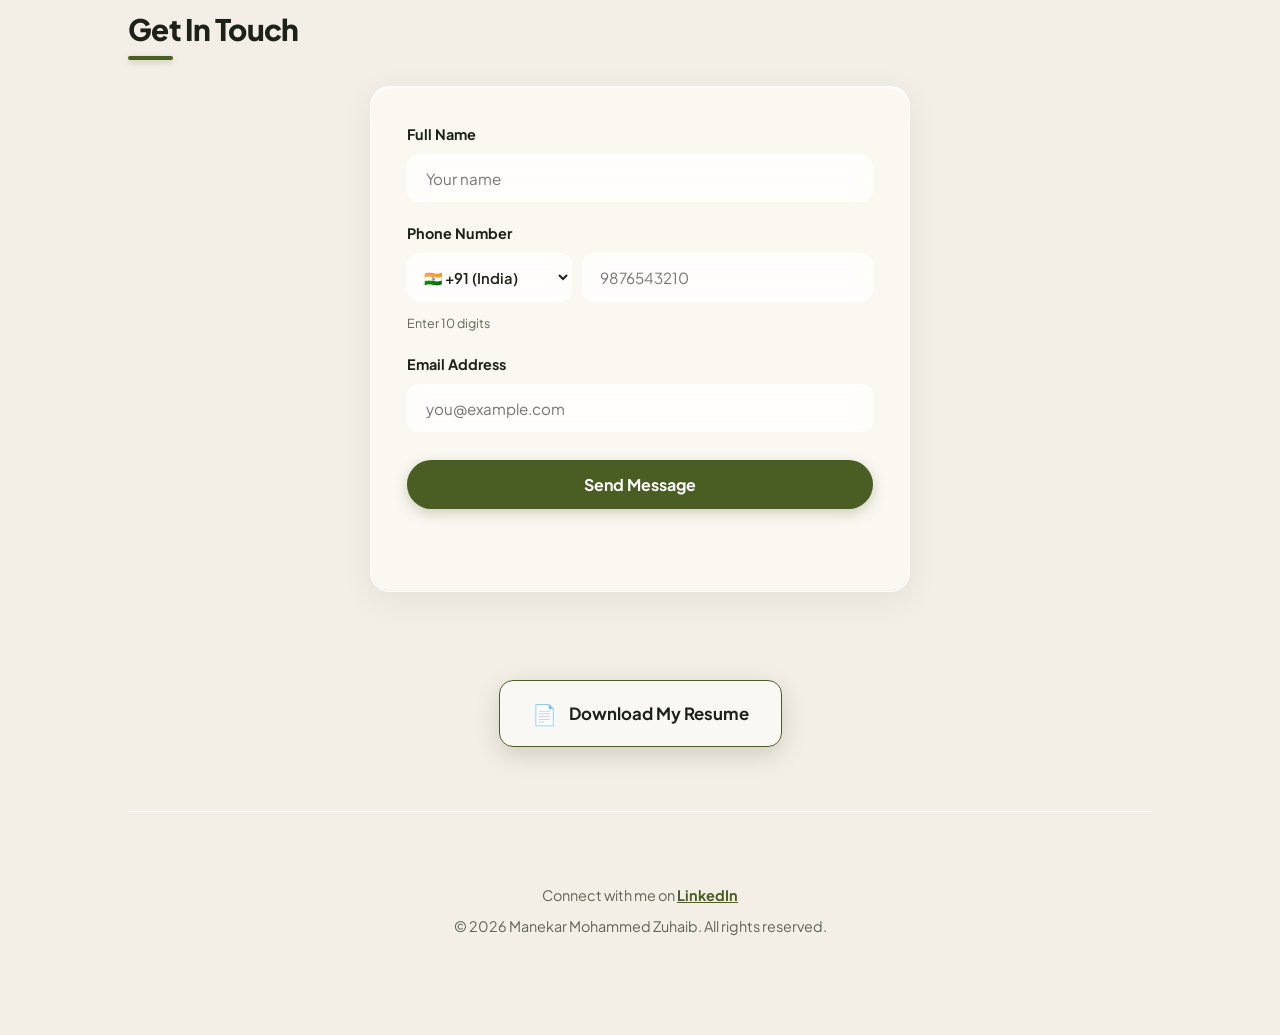
==== commit 8f8ca911: "Add resume download button below contact section" ====
--- a/index.html
+++ b/index.html
@@ -440,7 +440,7 @@
             <span class="tag">Hindi</span>
             <span class="tag">Tamil</span>
             <span class="tag">French (Beginner)</span>
-            <span class="tag">Arabic (Reading &amp; Writing)</span>
+            <span class="tag">Arabic </span>
           </div>
         </div>
 
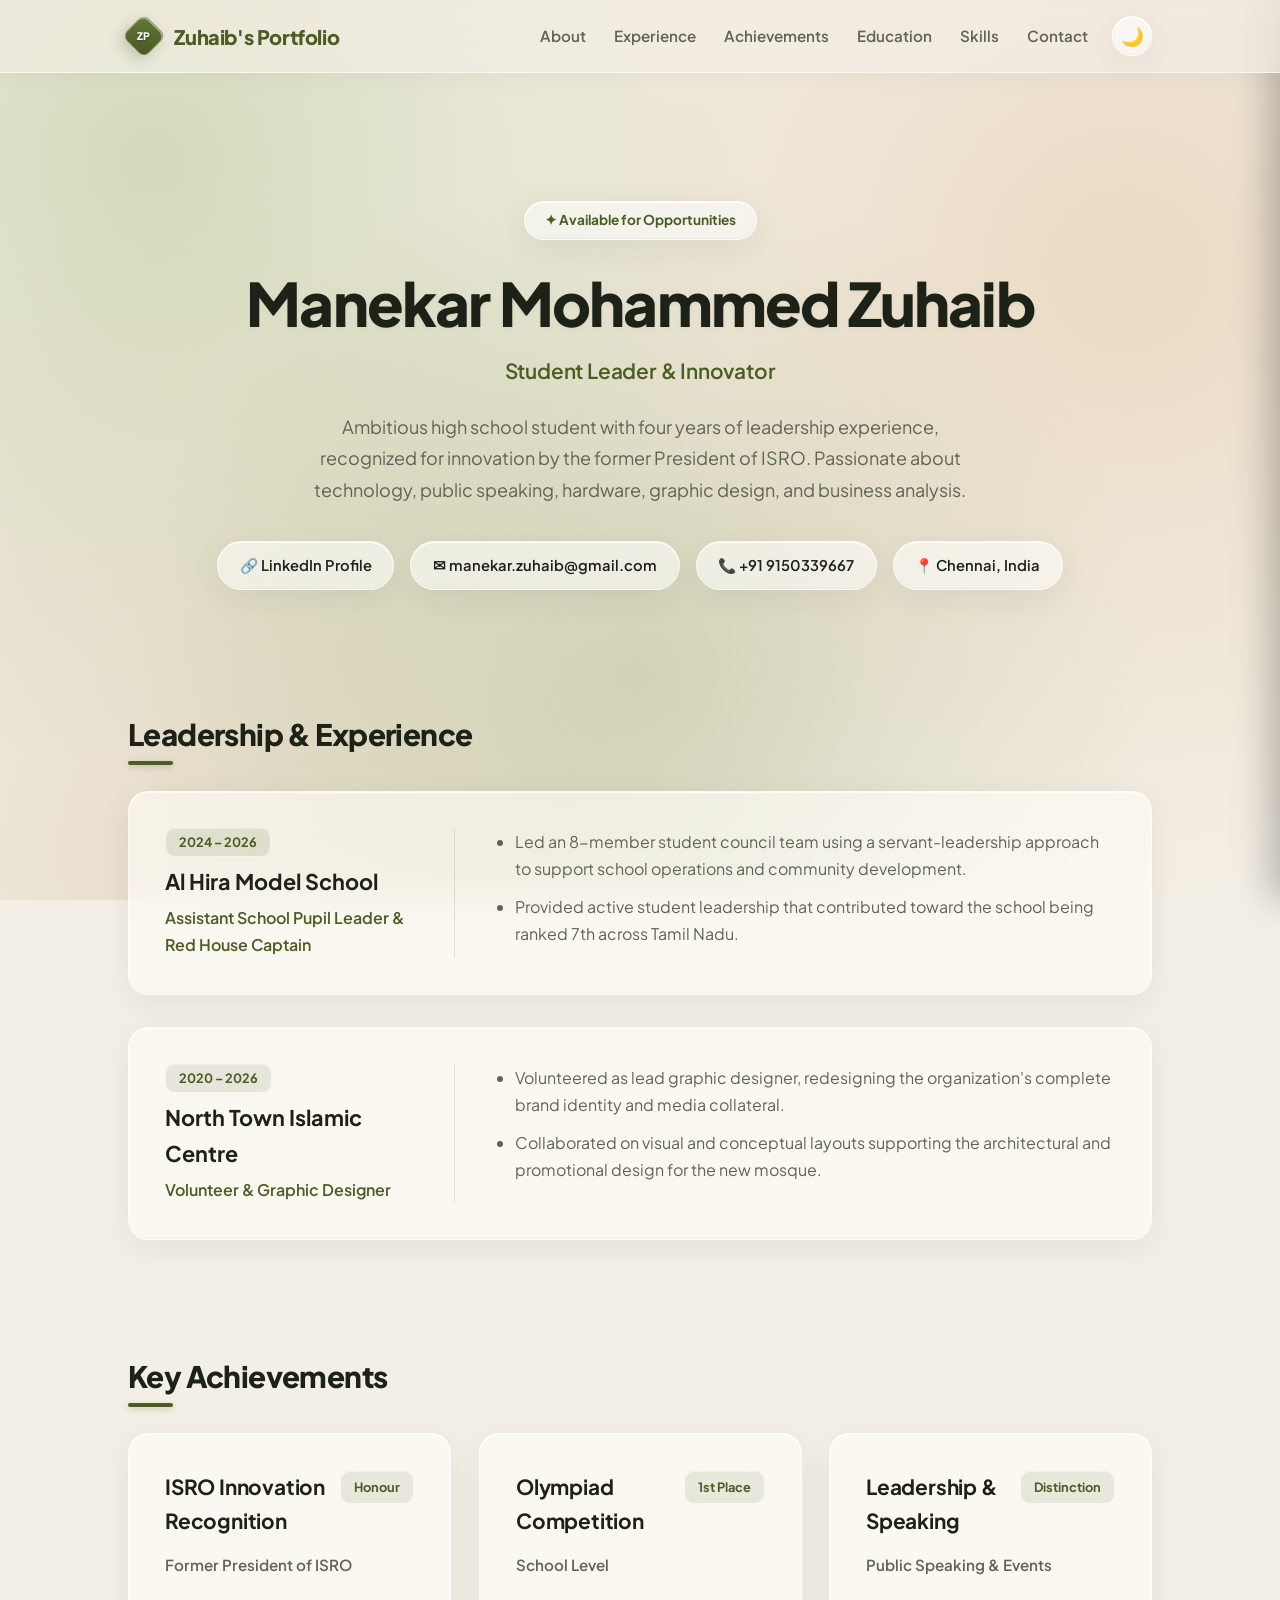
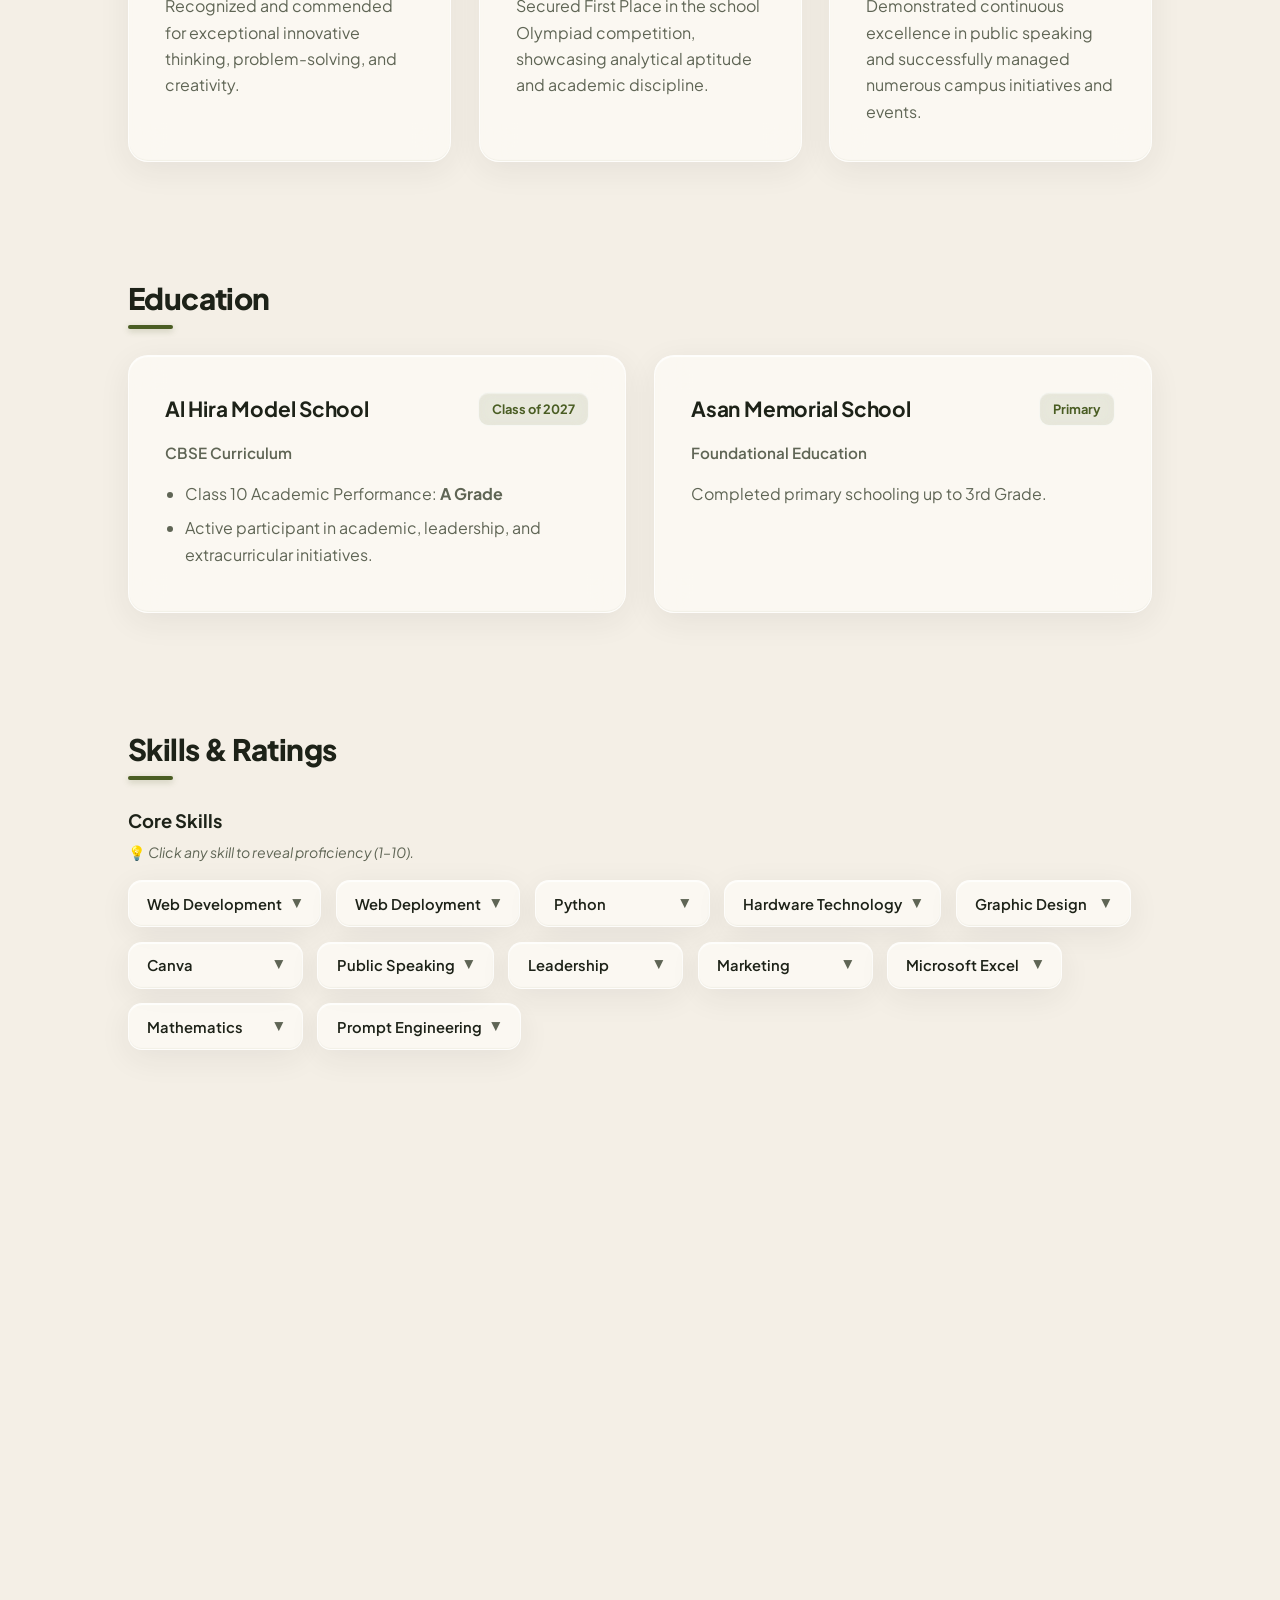
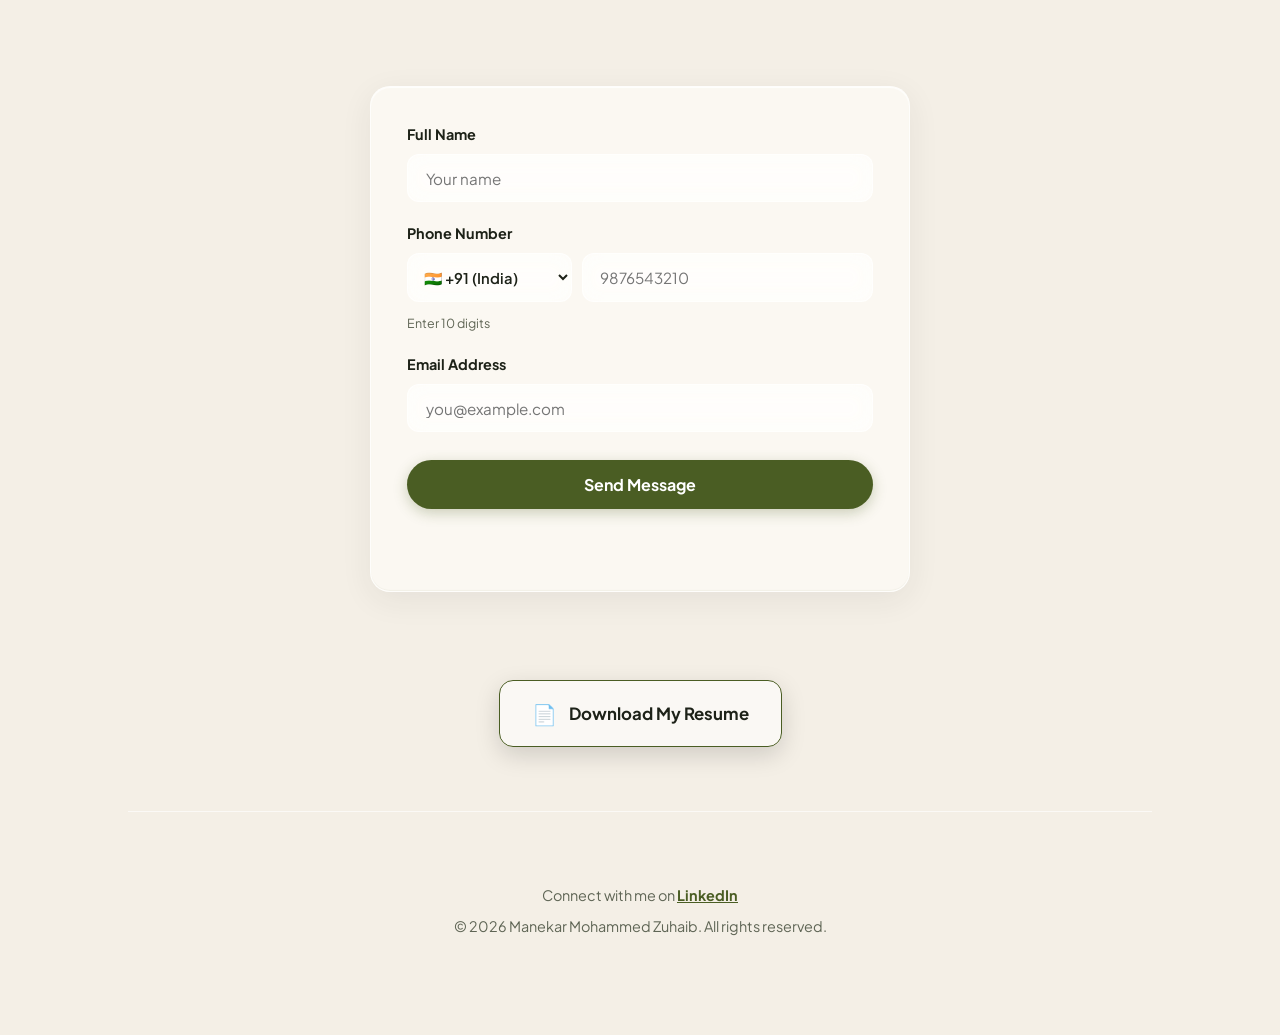
==== commit c8d17320: "seo" ====
--- a/index.html
+++ b/index.html
@@ -5,6 +5,8 @@
   <link rel="icon" type="image/svg+xml" href="favicon.svg" />
   <meta charset="UTF-8" />
   <meta name="viewport" content="width=device-width, initial-scale=1.0" />
+  <meta name="keywords" content="Manekar Mohammed Zuhaib portfolio" />
+  <meta name="description" content="Official portfolio of Manekar Mohammed Zuhaib — Student of Al Hira Model School" />
   <title>Zuhaib's Portfolio</title>
   
   <!-- Critical Anti-Flicker Script for Theme Persistence -->
@@ -464,6 +466,11 @@
       <div class="contact-container fade-in">
         <div class="card contact-card">
           <form id="contactForm" class="contact-form">
+            <!-- Honeypot Anti-Bot Field (Hidden from humans) -->
+            <div style="display: none !important; opacity: 0; position: absolute; left: -9999px;">
+              <label for="website_url">Leave this empty</label>
+              <input type="text" id="website_url" name="website_url" tabindex="-1" autocomplete="off" />
+            </div>
             <div class="form-group">
               <label for="name">Full Name</label>
               <input type="text" id="name" name="name" placeholder="Your name" required />
@@ -534,6 +541,26 @@
 
  <!-- Optimized JavaScript Execution -->
   <script>
+    // Silent Render Cold-Start Ping
+    let hasWarmedBackend = false;
+    const wakeUpBackend = () => {
+      if (hasWarmedBackend) return;
+      hasWarmedBackend = true;
+
+      // Silently call root health-check endpoint
+      fetch('https://portfolio-backend-zuhaib.onrender.com/', { method: 'GET' })
+        .catch(() => {
+          // Ignore network errors - it's just a background warmup ping
+        });
+
+      // Detach wake-up listeners once triggered
+      window.removeEventListener('scroll', wakeUpBackend);
+      document.removeEventListener('mousemove', wakeUpBackend);
+    };
+
+    // Trigger on first user scroll or mouse movement
+    window.addEventListener('scroll', wakeUpBackend, { passive: true, once: true });
+    document.addEventListener('mousemove', wakeUpBackend, { passive: true, once: true });
     document.addEventListener('DOMContentLoaded', () => {
       // 1. Theme Toggle Logic
       const themeToggle = document.getElementById('themeToggle');
@@ -650,6 +677,15 @@
       if (contactForm) {
         contactForm.addEventListener('submit', async (e) => {
           e.preventDefault();
+          const honeypot = document.getElementById('website_url').value;
+
+      // Inside your fetch body:
+      body: JSON.stringify({ 
+        name, 
+        phone: fullPhone, 
+        email,
+        website_url: honeypot 
+      })
 
           const name = document.getElementById('name').value.trim();
           const rawPhone = phoneInput.value.trim();
--- a/style.css
+++ b/style.css
@@ -936,4 +936,44 @@
 
 .resume-btn:hover .btn-icon {
   transform: translateY(-2px) rotate(-6deg);
+}
+/* Skill Card Rating Accordion & Dropdown */
+.skill-rating-container {
+  max-height: 0;
+  opacity: 0;
+  overflow: hidden;
+  transition: max-height 0.4s var(--ease-smooth, ease), opacity 0.3s ease;
+  margin-top: 0;
+}
+
+.skill-card.is-expanded .skill-rating-container {
+  max-height: 80px;
+  opacity: 1;
+  margin-top: 0.85rem;
+}
+
+.skill-rating-header {
+  display: flex;
+  justify-content: space-between;
+  align-items: center;
+  font-size: 0.85rem;
+  font-weight: 600;
+  color: var(--primary, #94d21d);
+  margin-bottom: 0.4rem;
+}
+
+.rating-bar-track {
+  width: 100%;
+  height: 8px;
+  background: var(--glass-button, rgba(255, 255, 255, 0.1));
+  border-radius: 999px;
+  overflow: hidden;
+}
+
+.rating-bar-fill {
+  width: 0%;
+  height: 100%;
+  background: var(--primary, #94d21d);
+  border-radius: 999px;
+  transition: width 0.6s cubic-bezier(0.4, 0, 0.2, 1);
 }
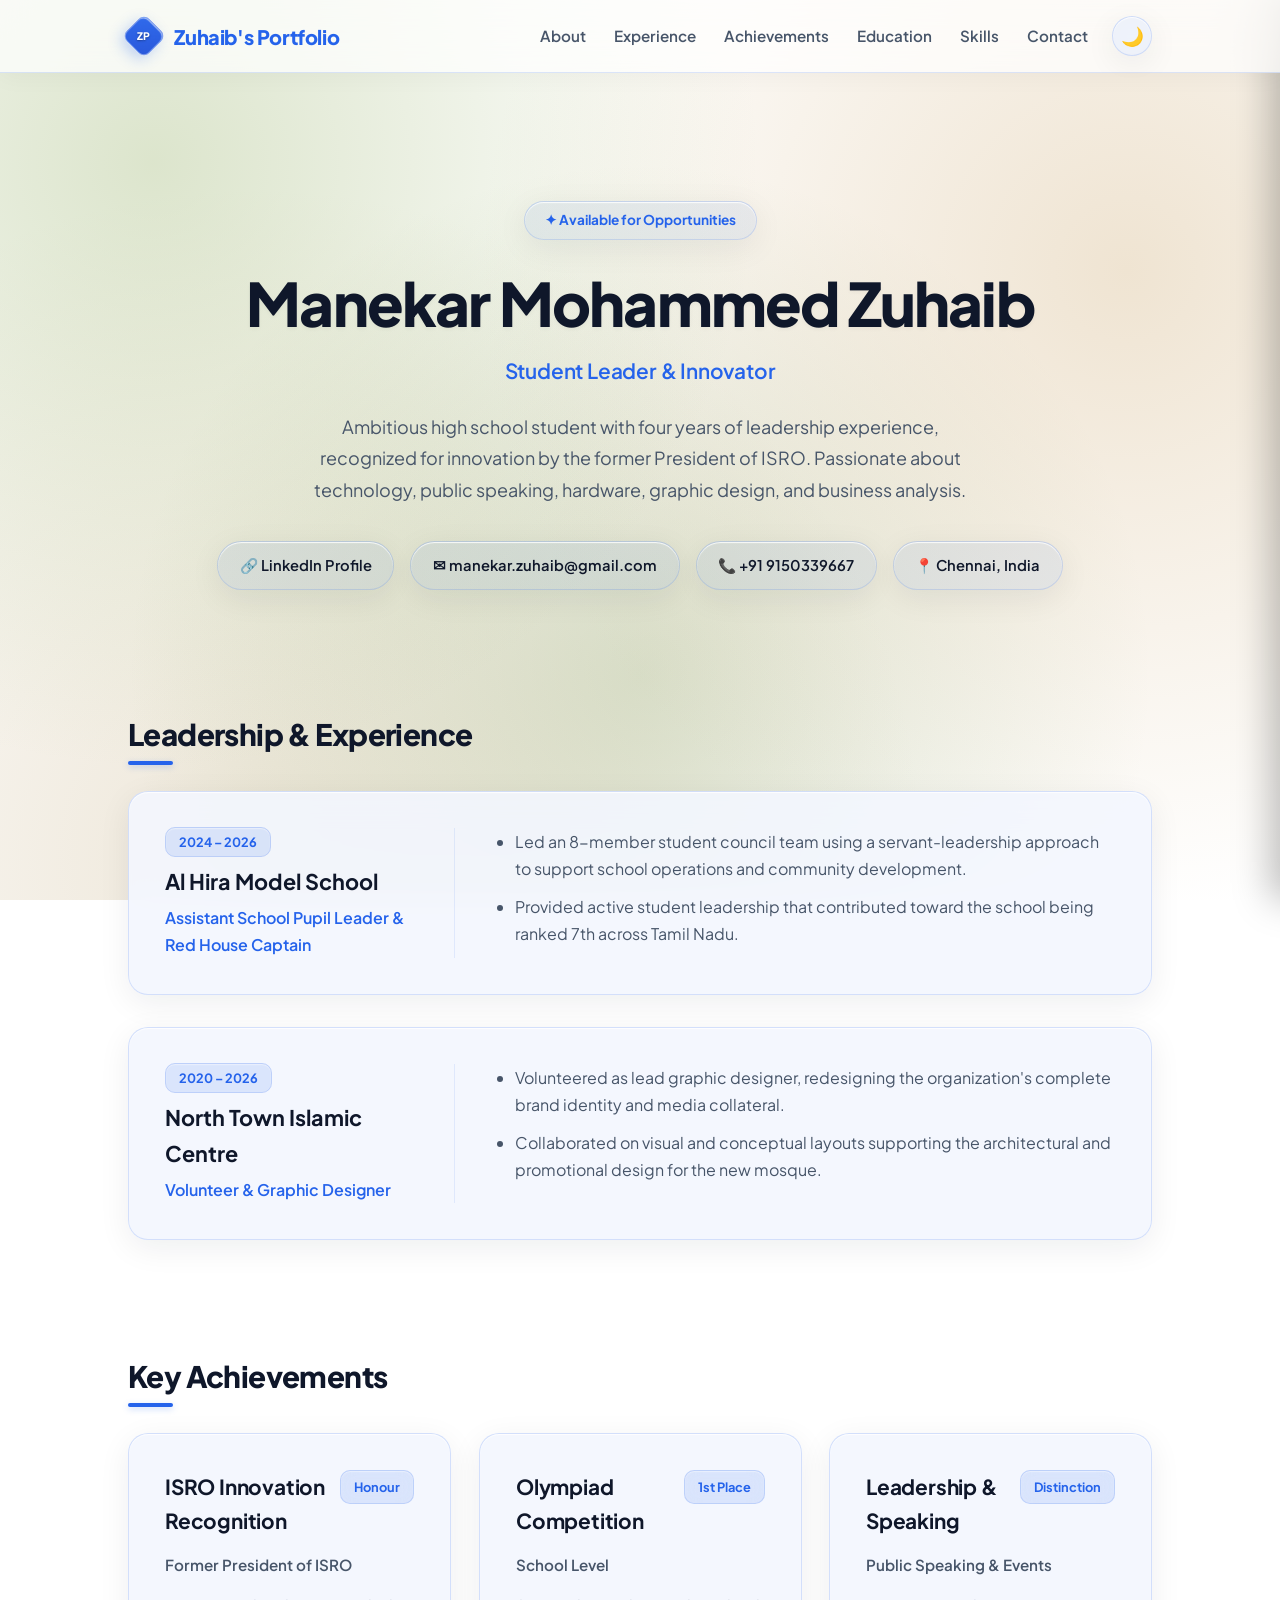
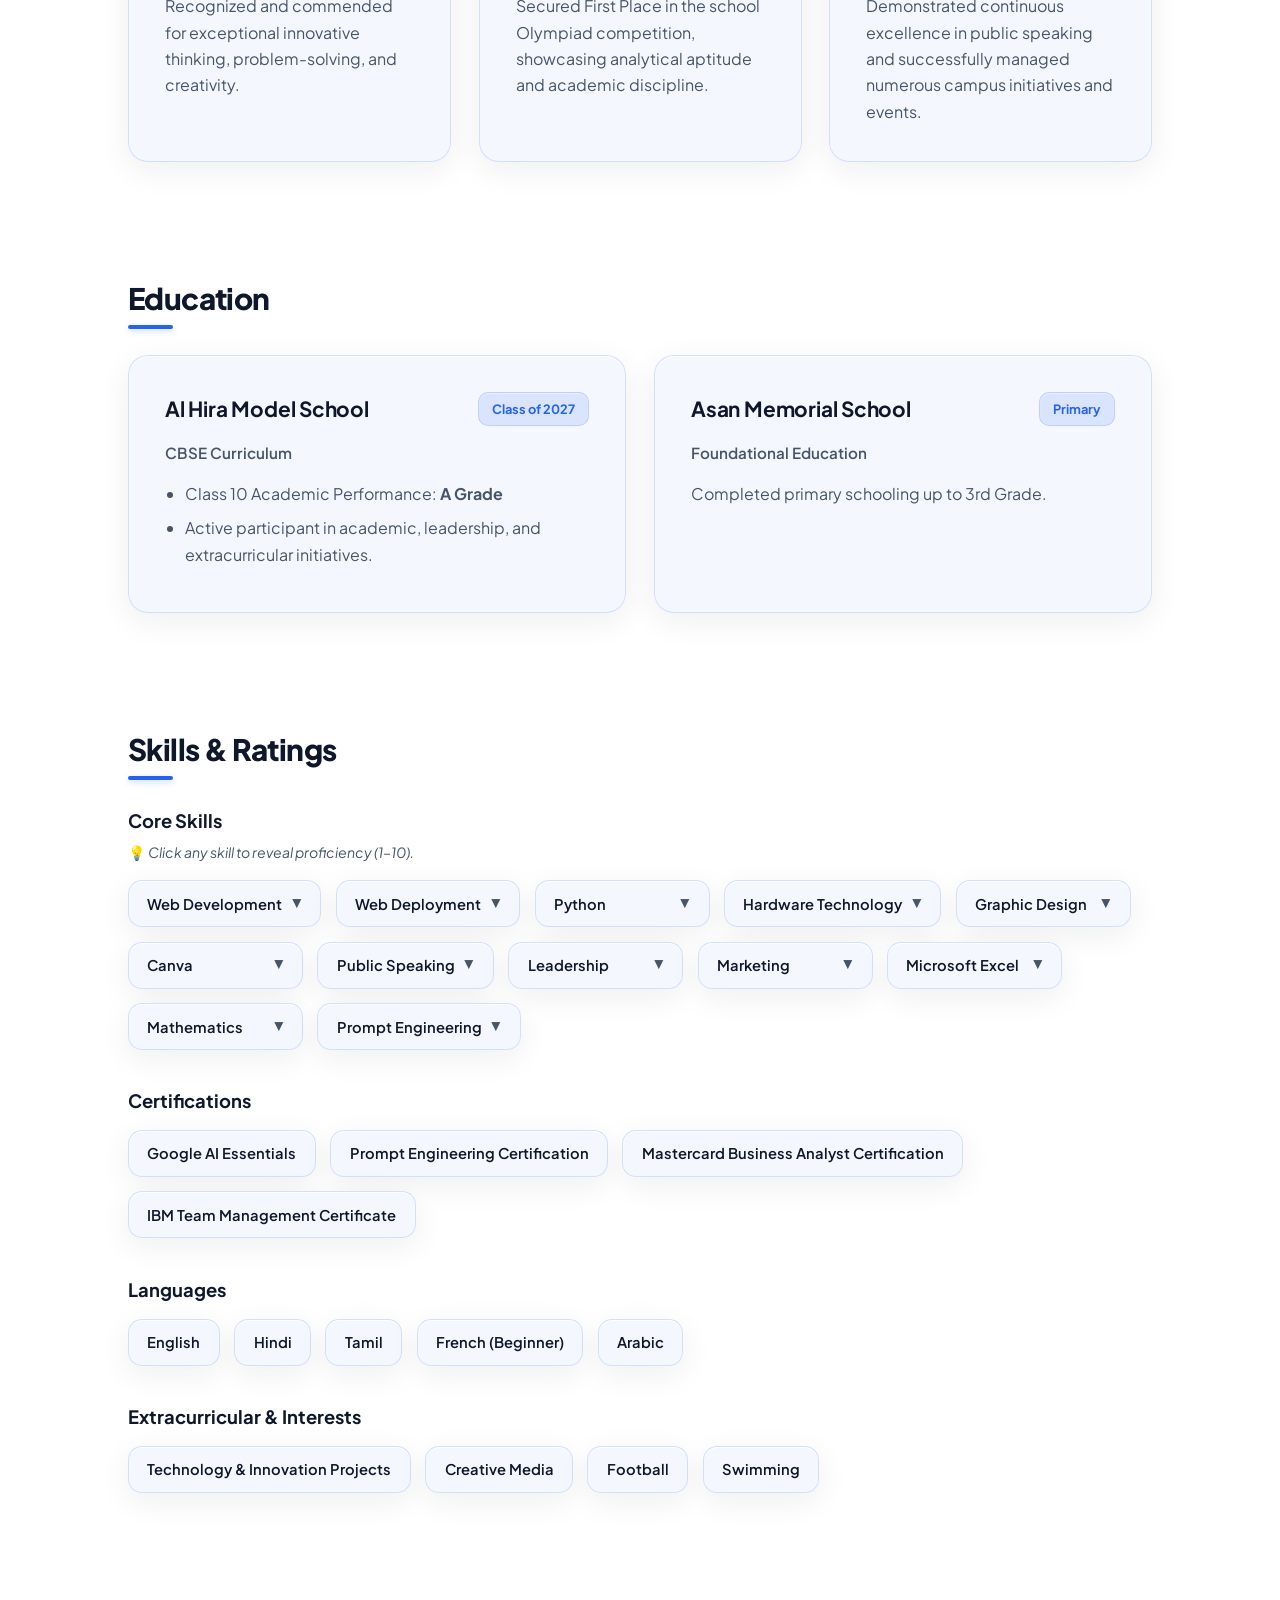
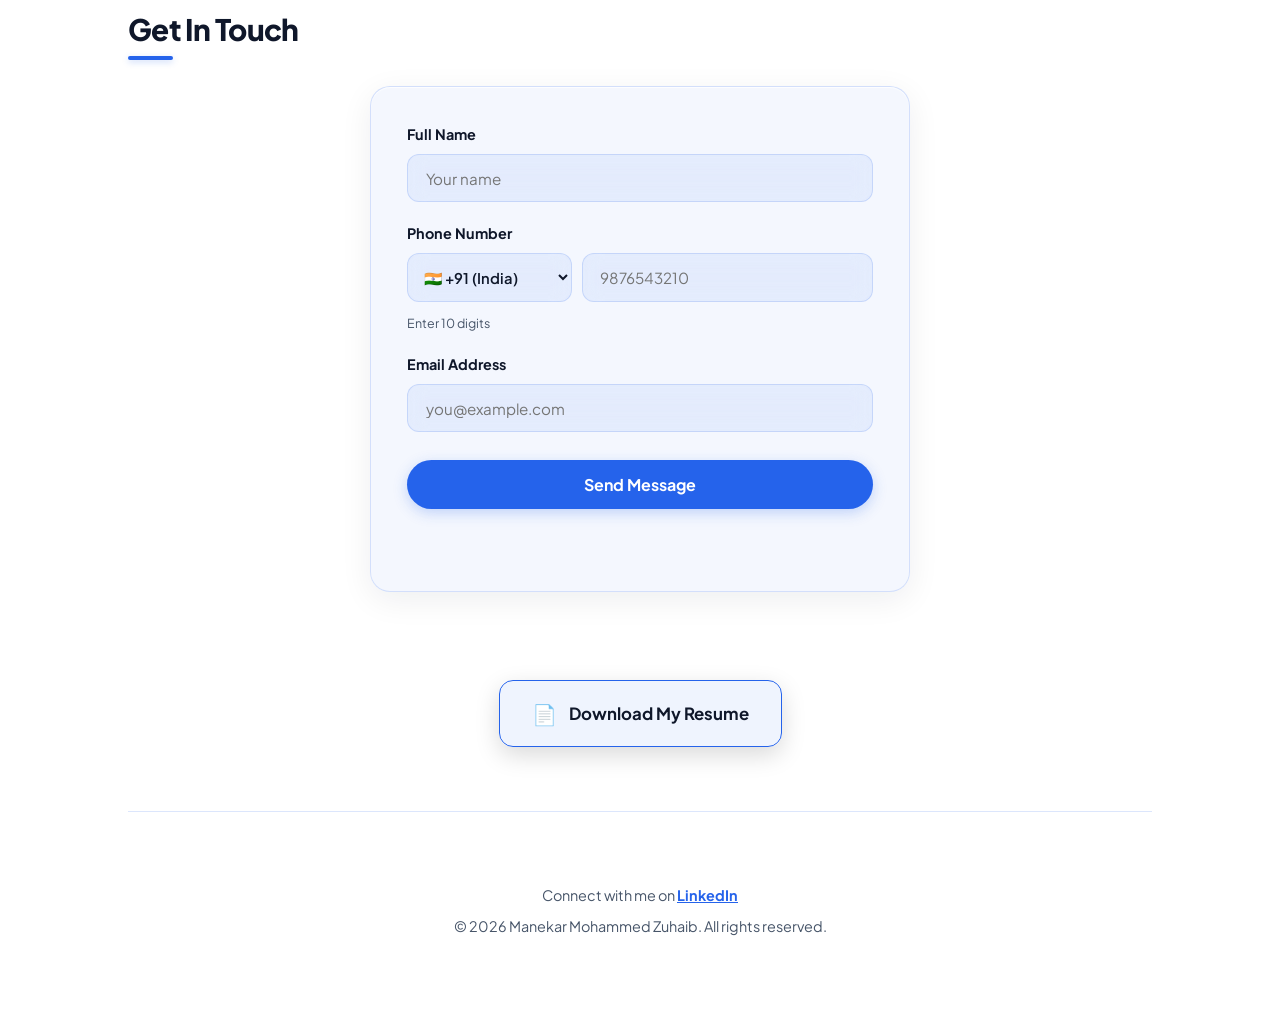
==== commit c6d7d56f: "Update portfolio styles, form logic, and notifications" ====
--- a/index.html
+++ b/index.html
@@ -459,62 +459,65 @@
     </section>
 
    <!-- Contact Me Section -->
-    <section id="contact">
-      <div class="section-header fade-in">
-        <h2 class="section-title">Get In Touch</h2>
-      </div>
-      <div class="contact-container fade-in">
-        <div class="card contact-card">
-          <form id="contactForm" class="contact-form">
-            <!-- Honeypot Anti-Bot Field (Hidden from humans) -->
-            <div style="display: none !important; opacity: 0; position: absolute; left: -9999px;">
-              <label for="website_url">Leave this empty</label>
-              <input type="text" id="website_url" name="website_url" tabindex="-1" autocomplete="off" />
-            </div>
-            <div class="form-group">
-              <label for="name">Full Name</label>
-              <input type="text" id="name" name="name" placeholder="Your name" required />
-            </div>
-
-            <div class="form-group">
-              <label for="phone">Phone Number</label>
-              <div class="phone-input-group">
-                <select id="countryCode" name="countryCode" class="country-select" aria-label="Country Code">
-                  <option value="+91" data-max="10" selected>🇮🇳 +91 (India)</option>
-                  <option value="+1" data-max="10">🇺🇸 +1 (US/Canada)</option>
-                  <option value="+44" data-max="10">🇬🇧 +44 (UK)</option>
-                  <option value="+971" data-max="9">🇦🇪 +971 (UAE)</option>
-                  <option value="+966" data-max="9">🇸🇦 +966 (Saudi Arabia)</option>
-                  <option value="+65" data-max="8">🇸🇬 +65 (Singapore)</option>
-                  <option value="+61" data-max="9">🇦🇺 +61 (Australia)</option>
-                  <option value="+49" data-max="11">🇩🇪 +49 (Germany)</option>
-                  <option value="+33" data-max="9">🇫🇷 +33 (France)</option>
-                  <option value="+81" data-max="10">🇯🇵 +81 (Japan)</option>
-                </select>
-                <input 
-                  type="tel" 
-                  id="phone" 
-                  name="phone" 
-                  placeholder="9876543210" 
-                  maxlength="10" 
-                  inputmode="numeric"
-                  required 
-                />
-              </div>
-              <span id="phoneHint" class="input-hint">Enter 10 digits</span>
-            </div>
-
-            <div class="form-group">
-              <label for="email">Email Address</label>
-              <input type="email" id="email" name="email" placeholder="you@example.com" required />
-            </div>
-
-            <button type="submit" id="submitBtn" class="submit-btn">Send Message</button>
-            <p id="formStatus" class="form-status"></p>
-          </form>
-        </div>
-      </div>
-    </section>
+   <!-- Contact Me Section -->
+  <section id="contact">
+    <div class="section-header fade-in">
+      <h2 class="section-title">Get In Touch</h2>
+    </div>
+    <div class="contact-container fade-in">
+      <div class="card contact-card">
+        <form id="contactForm" class="contact-form" novalidate>
+          <!-- Honeypot Anti-Bot Field (Hidden from humans) -->
+          <div style="display: none !important; opacity: 0; position: absolute; left: -9999px;">
+            <label for="website_url">Leave this empty</label>
+            <input type="text" id="website_url" name="website_url" tabindex="-1" autocomplete="off" />
+          </div>
+
+          <div class="form-group">
+            <label for="name">Full Name</label>
+            <input type="text" id="name" name="name" class="form-input" placeholder="Your name" required />
+          </div>
+
+          <div class="form-group">
+            <label for="phone">Phone Number</label>
+            <div class="phone-input-group">
+              <select id="countryCode" name="countryCode" class="country-select" aria-label="Country Code">
+                <option value="+91" data-max="10" selected>🇮🇳 +91 (India)</option>
+                <option value="+1" data-max="10">🇺🇸 +1 (US/Canada)</option>
+                <option value="+44" data-max="10">🇬🇧 +44 (UK)</option>
+                <option value="+971" data-max="9">🇦🇪 +971 (UAE)</option>
+                <option value="+966" data-max="9">🇸🇦 +966 (Saudi Arabia)</option>
+                <option value="+65" data-max="8">🇸🇬 +65 (Singapore)</option>
+                <option value="+61" data-max="9">🇦🇺 +61 (Australia)</option>
+                <option value="+49" data-max="11">🇩🇪 +49 (Germany)</option>
+                <option value="+33" data-max="9">🇫🇷 +33 (France)</option>
+                <option value="+81" data-max="10">🇯🇵 +81 (Japan)</option>
+              </select>
+              <input 
+                type="tel" 
+                id="phone" 
+                name="phone" 
+                class="form-input"
+                placeholder="9876543210" 
+                maxlength="10" 
+                inputmode="numeric"
+                required 
+              />
+            </div>
+            <span id="phoneHint" class="input-hint">Enter 10 digits</span>
+          </div>
+
+          <div class="form-group">
+            <label for="email">Email Address</label>
+            <input type="email" id="email" name="email" class="form-input" placeholder="you@example.com" required />
+          </div>
+
+          <button type="submit" id="submitBtn" class="submit-btn">Send Message</button>
+          <div id="formStatus" class="form-status" role="alert"></div>
+        </form>
+      </div>
+    </div>
+  </section>
     <!-- Resume Download Section -->
     <div class="resume-download-wrapper fade-in">
       <a 
@@ -647,7 +650,7 @@
       });
 
       // 5. Cloud Contact Form Handler with Country Code Limiting
-      const contactForm = document.getElementById('contactForm');
+    const contactForm = document.getElementById('contactForm');
       const countryCodeSelect = document.getElementById('countryCode');
       const phoneInput = document.getElementById('phone');
       const phoneHint = document.getElementById('phoneHint');
@@ -656,12 +659,15 @@
 
       // Adjust max length dynamically when country changes
       function updatePhoneConstraint() {
+        if (!countryCodeSelect || !phoneInput) return;
         const selectedOption = countryCodeSelect.options[countryCodeSelect.selectedIndex];
         const maxLen = selectedOption.getAttribute('data-max') || '10';
-        phoneInput.maxLength = maxLen;
-        phoneHint.textContent = `Enter ${maxLen} digits`;
-        if (phoneInput.value.length > parseInt(maxLen)) {
-          phoneInput.value = phoneInput.value.slice(0, parseInt(maxLen));
+        phoneInput.maxLength = parseInt(maxLen, 10);
+        if (phoneHint) {
+          phoneHint.textContent = `Enter ${maxLen} digits`;
+        }
+        if (phoneInput.value.length > parseInt(maxLen, 10)) {
+          phoneInput.value = phoneInput.value.slice(0, parseInt(maxLen, 10));
         }
       }
 
@@ -672,62 +678,84 @@
         phoneInput.addEventListener('input', () => {
           phoneInput.value = phoneInput.value.replace(/\D/g, '');
         });
+
+        // Initialize constraints on load
+        updatePhoneConstraint();
+      }
+
+      function displayStatus(message, isSuccess) {
+        if (!formStatus) return;
+        formStatus.textContent = message;
+        formStatus.className = 'form-status show-status ' + (isSuccess ? 'status-success' : 'status-error');
+      }
+
+      function clearStatus() {
+        if (!formStatus) return;
+        formStatus.className = 'form-status';
+        formStatus.textContent = '';
       }
 
       if (contactForm) {
         contactForm.addEventListener('submit', async (e) => {
           e.preventDefault();
-          const honeypot = document.getElementById('website_url').value;
-
-      // Inside your fetch body:
-      body: JSON.stringify({ 
-        name, 
-        phone: fullPhone, 
-        email,
-        website_url: honeypot 
-      })
-
+          clearStatus();
+
+          // 1. Gather all values safely
+          const honeypotField = document.getElementById('website_url');
+          const honeypot = honeypotField ? honeypotField.value : '';
           const name = document.getElementById('name').value.trim();
           const rawPhone = phoneInput.value.trim();
           const selectedCode = countryCodeSelect.value;
           const email = document.getElementById('email').value.trim();
-          const requiredLen = parseInt(phoneInput.maxLength);
-
-          // Front-end length validation
-          if (rawPhone.length !== requiredLen) {
-            formStatus.style.color = '#e53e3e';
-            formStatus.textContent = `Please enter exactly ${requiredLen} digits for ${selectedCode}.`;
+          const requiredLen = parseInt(phoneInput.maxLength, 10);
+
+          // 2. Client-side Validation Checks
+          if (name.length < 2) {
+            displayStatus('Please enter your name (minimum 2 characters).', false);
             return;
           }
 
-          // Combined phone format (e.g. +91 9876543210)
+          if (rawPhone.length !== requiredLen) {
+            displayStatus(`Please enter exactly ${requiredLen} digits for ${selectedCode}.`, false);
+            return;
+          }
+
+          const emailRegex = /^[a-zA-Z0-9_.+-]+@[a-zA-Z0-9-]+\.[a-zA-Z]{2,}$/;
+          if (!emailRegex.test(email)) {
+            displayStatus('Please enter a valid email address.', false);
+            return;
+          }
+
+          // Combined phone format (e.g., +91 9876543210)
           const fullPhone = `${selectedCode} ${rawPhone}`;
 
+          // 3. UI Loading Feedback
           submitBtn.disabled = true;
           submitBtn.textContent = 'Sending...';
-          formStatus.textContent = '';
 
           try {
             const response = await fetch('https://portfolio-backend-zuhaib.onrender.com/api/contact', {
               method: 'POST',
               headers: { 'Content-Type': 'application/json' },
-              body: JSON.stringify({ name, phone: fullPhone, email })
+              body: JSON.stringify({ 
+                name, 
+                phone: fullPhone, 
+                email, 
+                website_url: honeypot 
+              })
             });
 
             const result = await response.json();
 
             if (response.ok) {
-              formStatus.style.color = 'var(--primary)';
-              formStatus.textContent = result.message || 'Thank you! Your message has been sent.';
+              displayStatus(result.message || 'Thank you! Your message has been sent.', true);
               contactForm.reset();
               updatePhoneConstraint();
             } else {
-              formStatus.style.color = '#e53e3e';
-              formStatus.textContent = result.message || 'Error sending message.';
+              displayStatus(result.message || 'Error sending message. Please try again.', false);
             }
           } catch (err) {
-            formStatus.style.color = '#e53e3e';
-            formStatus.textContent = 'Could not connect to the backend server.';
+            displayStatus('Could not connect to the backend server. Please try again in a moment.', false);
           } finally {
             submitBtn.disabled = false;
             submitBtn.textContent = 'Send Message';
--- a/style.css
+++ b/style.css
@@ -1,76 +1,59 @@
 @import url('https://fonts.googleapis.com/css2?family=Plus+Jakarta+Sans:wght@400;500;600;700;800&display=swap');
 
 :root {
-  /* Warm Beige & Olive Light Theme */
-  --bg: #f4efe6;
-  --primary: #4a5d23;
-  --primary-hover: #374619;
-  --primary-light: rgba(74, 93, 35, 0.12);
-  --primary-glow: rgba(74, 93, 35, 0.28);
-  
-  --text: #1d2218;
-  --text-muted: #5f6555;
-  
-  /* Glass Surface Tokens */
-  --glass-surface: rgba(255, 253, 248, 0.62);
-  --glass-surface-hover: rgba(255, 253, 248, 0.82);
-  --glass-button: rgba(255, 255, 255, 0.55);
-  --glass-button-hover: rgba(255, 255, 255, 0.85);
-  
-  /* Glass Borders */
-  --glass-border: rgba(255, 255, 255, 0.65);
-  --glass-border-subtle: rgba(74, 93, 35, 0.14);
-  --glass-border-hover: rgba(74, 93, 35, 0.35);
-
-  /* Glass Depth Shadows */
-  --glass-shadow: 
-    0 8px 32px 0 rgba(40, 44, 36, 0.07),
-    inset 0 1px 1px 0 rgba(255, 255, 255, 0.85),
-    inset 0 -1px 1px 0 rgba(74, 93, 35, 0.05);
-
-  --glass-shadow-hover: 
-    0 16px 40px 0 rgba(74, 93, 35, 0.14),
-    inset 0 1px 2px 0 rgba(255, 255, 255, 0.95);
-
-  --nav-bg: rgba(244, 239, 230, 0.65);
-  --active-chip-bg: rgba(255, 255, 255, 0.88);
-  --track-bg: rgba(40, 44, 36, 0.08);
-
+  --transition-smooth: all 0.3s cubic-bezier(0.4, 0, 0.2, 1);
+  --ease-spring: cubic-bezier(0.175, 0.885, 0.32, 1.275);
+  --ease-smooth: cubic-bezier(0.25, 1, 0.5, 1);
+  --duration-normal: 0.4s;
+
+  /* Pure white surface with royal blue accents */
+  --bg: #ffffff;
+  --surface: rgba(243, 247, 254, 0.9);
+  --text: #0f172a;
+  --text-muted: #475569;
+  --primary: #2563eb;
+  --primary-hover: #1d4ed8;
+  --primary-light: rgba(37, 99, 235, 0.12);
+  --primary-glow: rgba(37, 99, 235, 0.25);
+
+  --glass-surface: var(--surface);
+  --glass-surface-hover: rgba(243, 247, 254, 1);
+  --glass-button: rgba(37, 99, 235, 0.07);
+  --glass-button-hover: rgba(37, 99, 235, 0.14);
+  --glass-border: rgba(37, 99, 235, 0.16);
+  --glass-border-subtle: rgba(37, 99, 235, 0.1);
+  --glass-border-hover: rgba(37, 99, 235, 0.35);
+  --glass-shadow: 0 8px 32px rgba(15, 23, 42, 0.07), inset 0 1px 1px rgba(255, 255, 255, 0.85);
+  --glass-shadow-hover: 0 16px 40px rgba(37, 99, 235, 0.14), inset 0 1px 2px rgba(255, 255, 255, 0.95);
+  --nav-bg: rgba(255, 255, 255, 0.72);
+  --active-chip-bg: rgba(243, 247, 254, 0.95);
+  --track-bg: rgba(15, 23, 42, 0.08);
   --radius: 20px;
   --transition-smooth: all 0.35s cubic-bezier(0.16, 1, 0.3, 1);
 }
 
 /* Deep Forest Glass Dark Theme */
 [data-theme="dark"] {
-  --bg: #11140e;
-  --primary: #9fc160;
-  --primary-hover: #b4d872;
-  --primary-light: rgba(159, 193, 96, 0.16);
-  --primary-glow: rgba(159, 193, 96, 0.35);
-  
-  --text: #f0f3eb;
-  --text-muted: #a3ab97;
-  
-  --glass-surface: rgba(24, 30, 20, 0.68);
-  --glass-surface-hover: rgba(32, 40, 26, 0.85);
-  --glass-button: rgba(30, 38, 25, 0.65);
-  --glass-button-hover: rgba(42, 52, 35, 0.9);
-  
-  --glass-border: rgba(255, 255, 255, 0.12);
-  --glass-border-subtle: rgba(159, 193, 96, 0.2);
-  --glass-border-hover: rgba(159, 193, 96, 0.45);
-
-  --glass-shadow: 
-    0 8px 32px 0 rgba(0, 0, 0, 0.38),
-    inset 0 1px 1px 0 rgba(255, 255, 255, 0.15),
-    inset 0 -1px 1px 0 rgba(0, 0, 0, 0.4);
-
-  --glass-shadow-hover: 
-    0 16px 40px 0 rgba(0, 0, 0, 0.55),
-    inset 0 1px 2px 0 rgba(255, 255, 255, 0.25);
-
-  --nav-bg: rgba(17, 20, 14, 0.72);
-  --active-chip-bg: rgba(32, 40, 26, 0.95);
+  --bg: #121316;
+  --surface: rgba(26, 28, 33, 0.8);
+  --text: #f3f4f6;
+  --text-muted: #9ca3af;
+  --primary: #3b82f6;
+  --primary-hover: #60a5fa;
+  --primary-light: rgba(59, 130, 246, 0.16);
+  --primary-glow: rgba(59, 130, 246, 0.35);
+
+  --glass-surface: var(--surface);
+  --glass-surface-hover: rgba(32, 34, 40, 0.92);
+  --glass-button: rgba(255, 255, 255, 0.05);
+  --glass-button-hover: rgba(255, 255, 255, 0.1);
+  --glass-border: rgba(255, 255, 255, 0.09);
+  --glass-border-subtle: rgba(255, 255, 255, 0.07);
+  --glass-border-hover: rgba(59, 130, 246, 0.45);
+  --glass-shadow: 0 8px 32px rgba(0, 0, 0, 0.38), inset 0 1px 1px rgba(255, 255, 255, 0.15);
+  --glass-shadow-hover: 0 16px 40px rgba(0, 0, 0, 0.55), inset 0 1px 2px rgba(255, 255, 255, 0.25);
+  --nav-bg: rgba(18, 19, 22, 0.78);
+  --active-chip-bg: rgba(32, 34, 40, 0.95);
   --track-bg: rgba(255, 255, 255, 0.1);
 }
 
@@ -102,10 +85,10 @@
 
 [data-theme="dark"] body {
   background-image: 
-    radial-gradient(circle at 12% 18%, rgba(74, 93, 35, 0.35) 0%, transparent 45%),
-    radial-gradient(circle at 88% 30%, rgba(45, 55, 30, 0.4) 0%, transparent 50%),
-    radial-gradient(circle at 50% 75%, rgba(65, 82, 36, 0.3) 0%, transparent 55%),
-    radial-gradient(circle at 20% 95%, rgba(30, 38, 20, 0.45) 0%, transparent 50%);
+    radial-gradient(circle at 12% 18%, rgba(37, 99, 235, 0.28) 0%, transparent 45%),
+    radial-gradient(circle at 88% 30%, rgba(30, 64, 175, 0.32) 0%, transparent 50%),
+    radial-gradient(circle at 50% 75%, rgba(59, 130, 246, 0.24) 0%, transparent 55%),
+    radial-gradient(circle at 20% 95%, rgba(17, 24, 39, 0.5) 0%, transparent 50%);
 }
 
 /* Glassmorphic Navbar */
@@ -149,7 +132,7 @@
 .logo-diamond {
   width: 32px;
   height: 32px;
-  background: linear-gradient(135deg, rgba(92, 116, 46, 0.95), rgba(62, 79, 27, 0.95));
+  background: linear-gradient(135deg, rgba(37, 99, 235, 0.95), rgba(29, 78, 216, 0.95));
   border-radius: 8px;
   transform: rotate(45deg);
   display: inline-flex;
@@ -157,14 +140,14 @@
   justify-content: center;
   border: 1px solid rgba(255, 255, 255, 0.4);
   box-shadow: 
-    0 6px 14px rgba(74, 93, 35, 0.25),
+    0 6px 14px rgba(37, 99, 235, 0.25),
     inset 0 1px 1px rgba(255, 255, 255, 0.6);
   transition: transform 0.4s cubic-bezier(0.16, 1, 0.3, 1), box-shadow 0.35s ease;
   flex-shrink: 0;
 }
 
 [data-theme="dark"] .logo-diamond {
-  background: linear-gradient(135deg, rgba(159, 193, 96, 0.95), rgba(92, 116, 46, 0.95));
+  background: linear-gradient(135deg, rgba(96, 165, 250, 0.95), rgba(37, 99, 235, 0.95));
 }
 
 .diamond-text {
@@ -181,7 +164,7 @@
 
 .nav-logo:hover .logo-diamond {
   transform: rotate(225deg);
-  box-shadow: 0 8px 20px rgba(74, 93, 35, 0.35);
+  box-shadow: 0 8px 20px rgba(37, 99, 235, 0.35);
 }
 
 .nav-logo:hover .diamond-text {
@@ -666,7 +649,7 @@
   background: var(--active-chip-bg);
   border-color: var(--primary);
   box-shadow: 
-    0 12px 28px rgba(74, 93, 35, 0.18),
+    0 12px 28px rgba(37, 99, 235, 0.18),
     inset 0 1px 2px rgba(255, 255, 255, 0.4);
 }
 
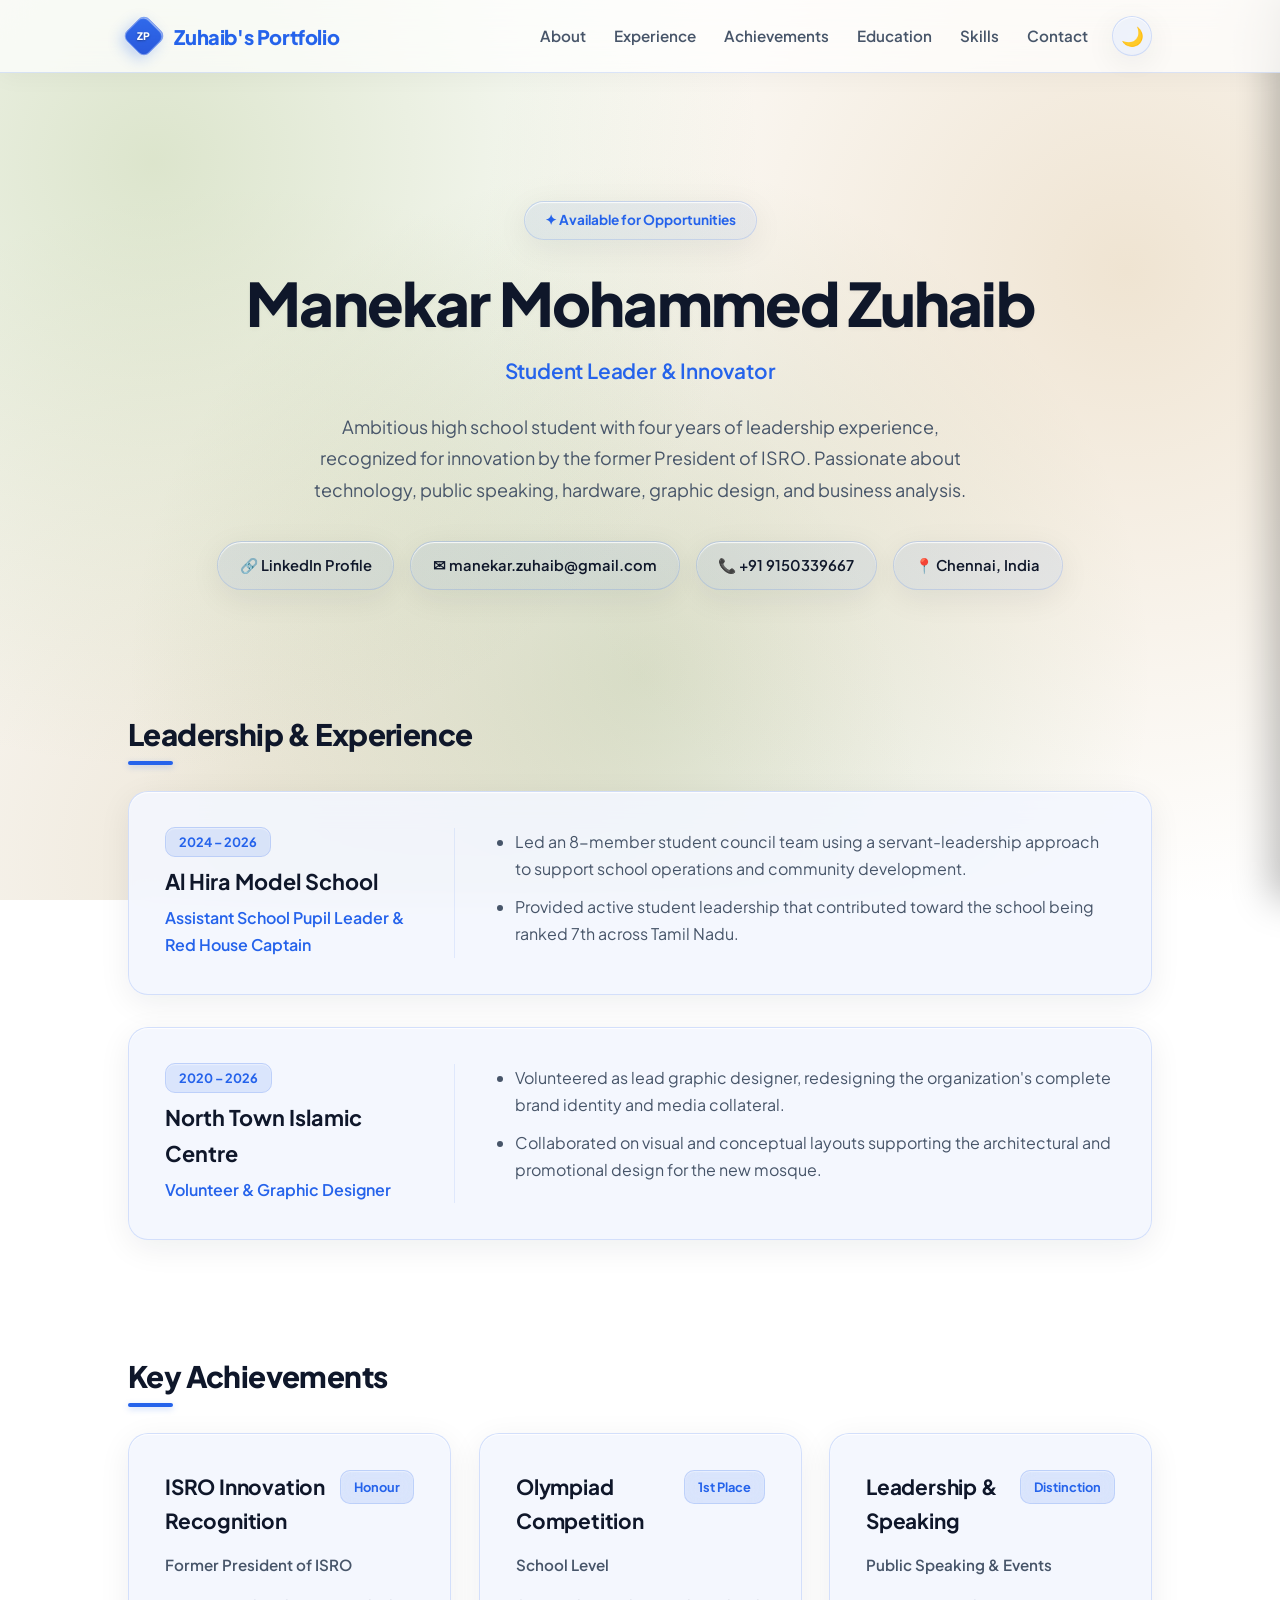
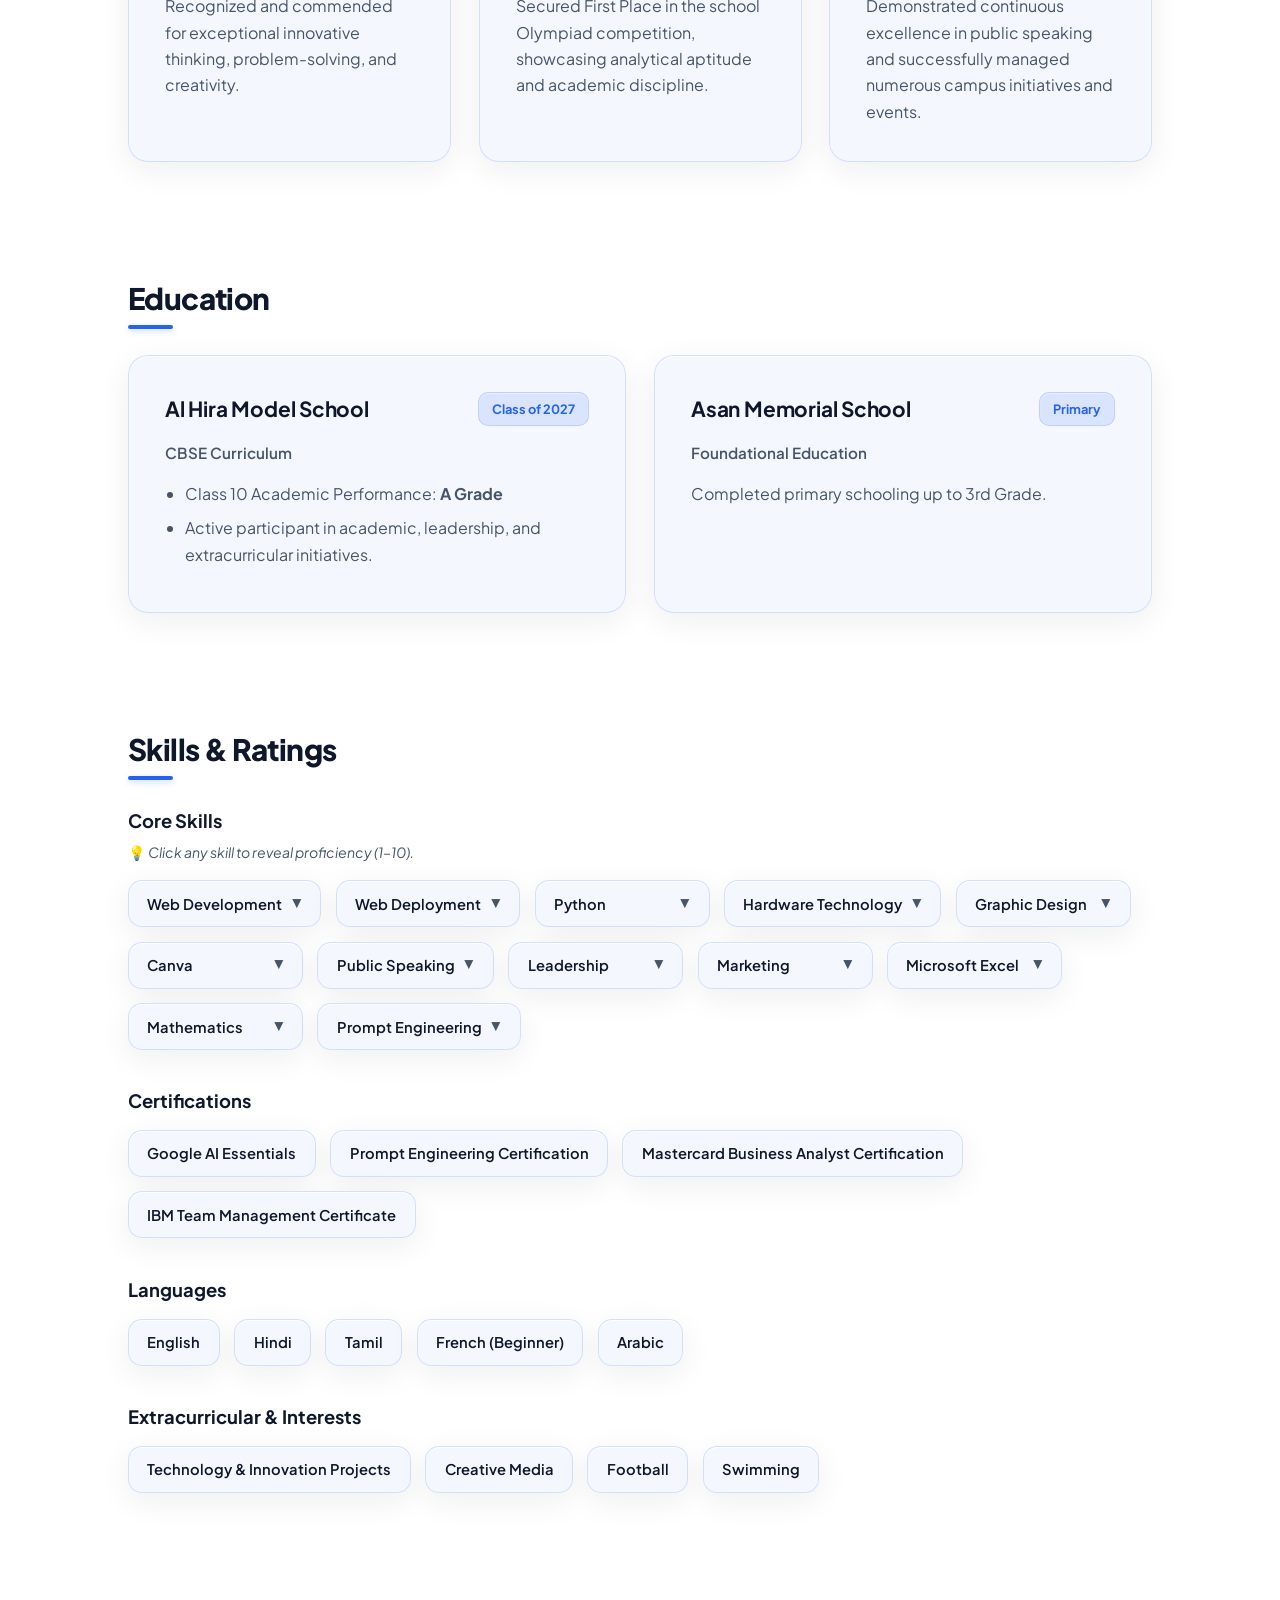
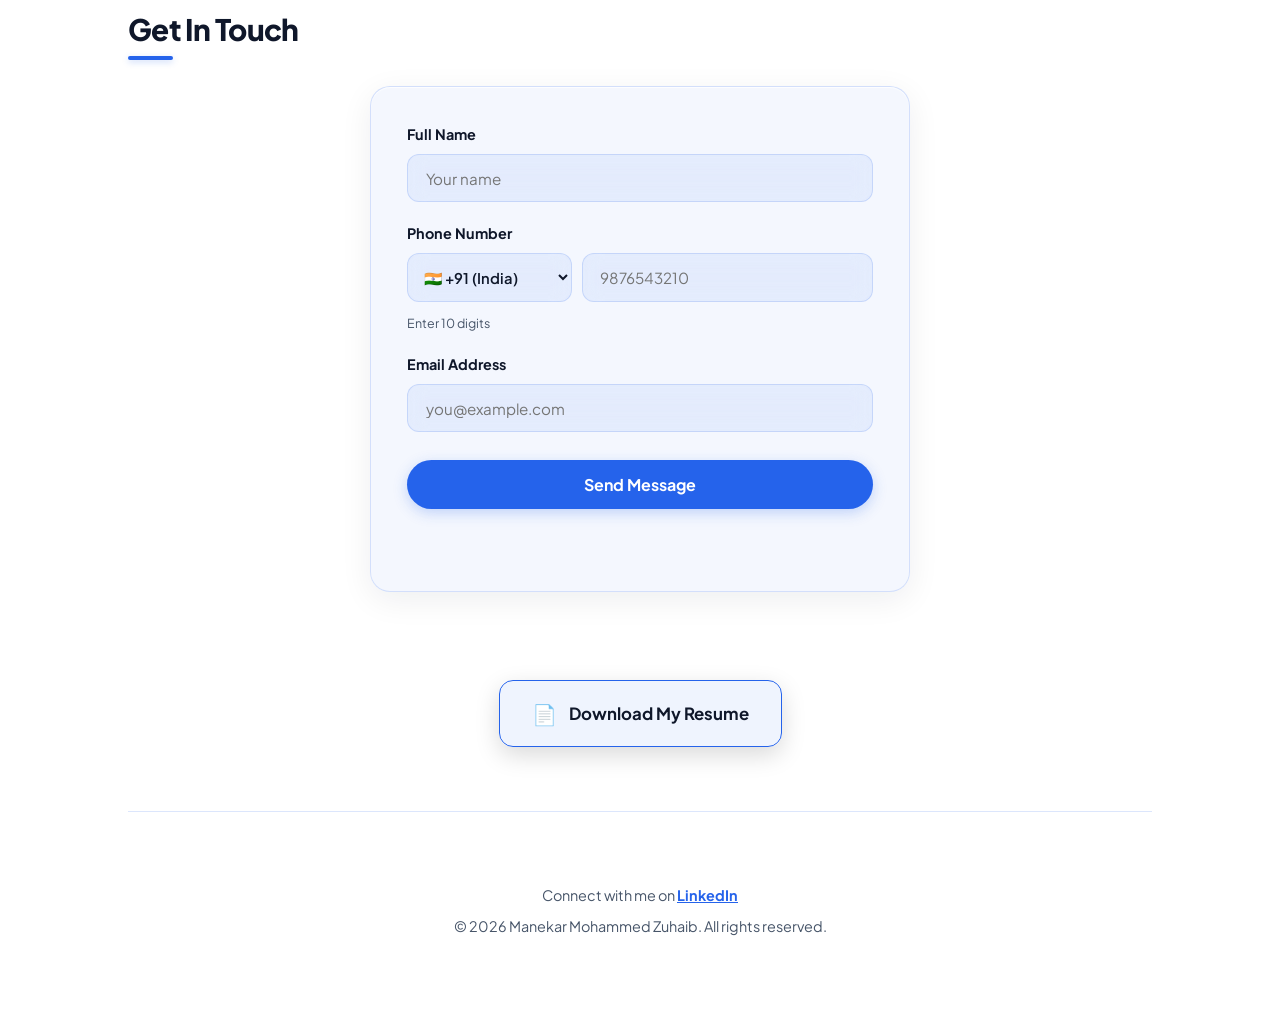
==== commit d2e4be41: "Update download button" ====
--- a/index.html
+++ b/index.html
@@ -457,8 +457,6 @@
         </div>
       </div>
     </section>
-
-   <!-- Contact Me Section -->
    <!-- Contact Me Section -->
   <section id="contact">
     <div class="section-header fade-in">
@@ -521,7 +519,7 @@
     <!-- Resume Download Section -->
     <div class="resume-download-wrapper fade-in">
       <a 
-  href="/zuhaib_resume.pdf" 
+  href="./zuhaib_resume.pdf" 
   download="zuhaib_resume.pdf" 
   class="btn resume-btn"
 >
